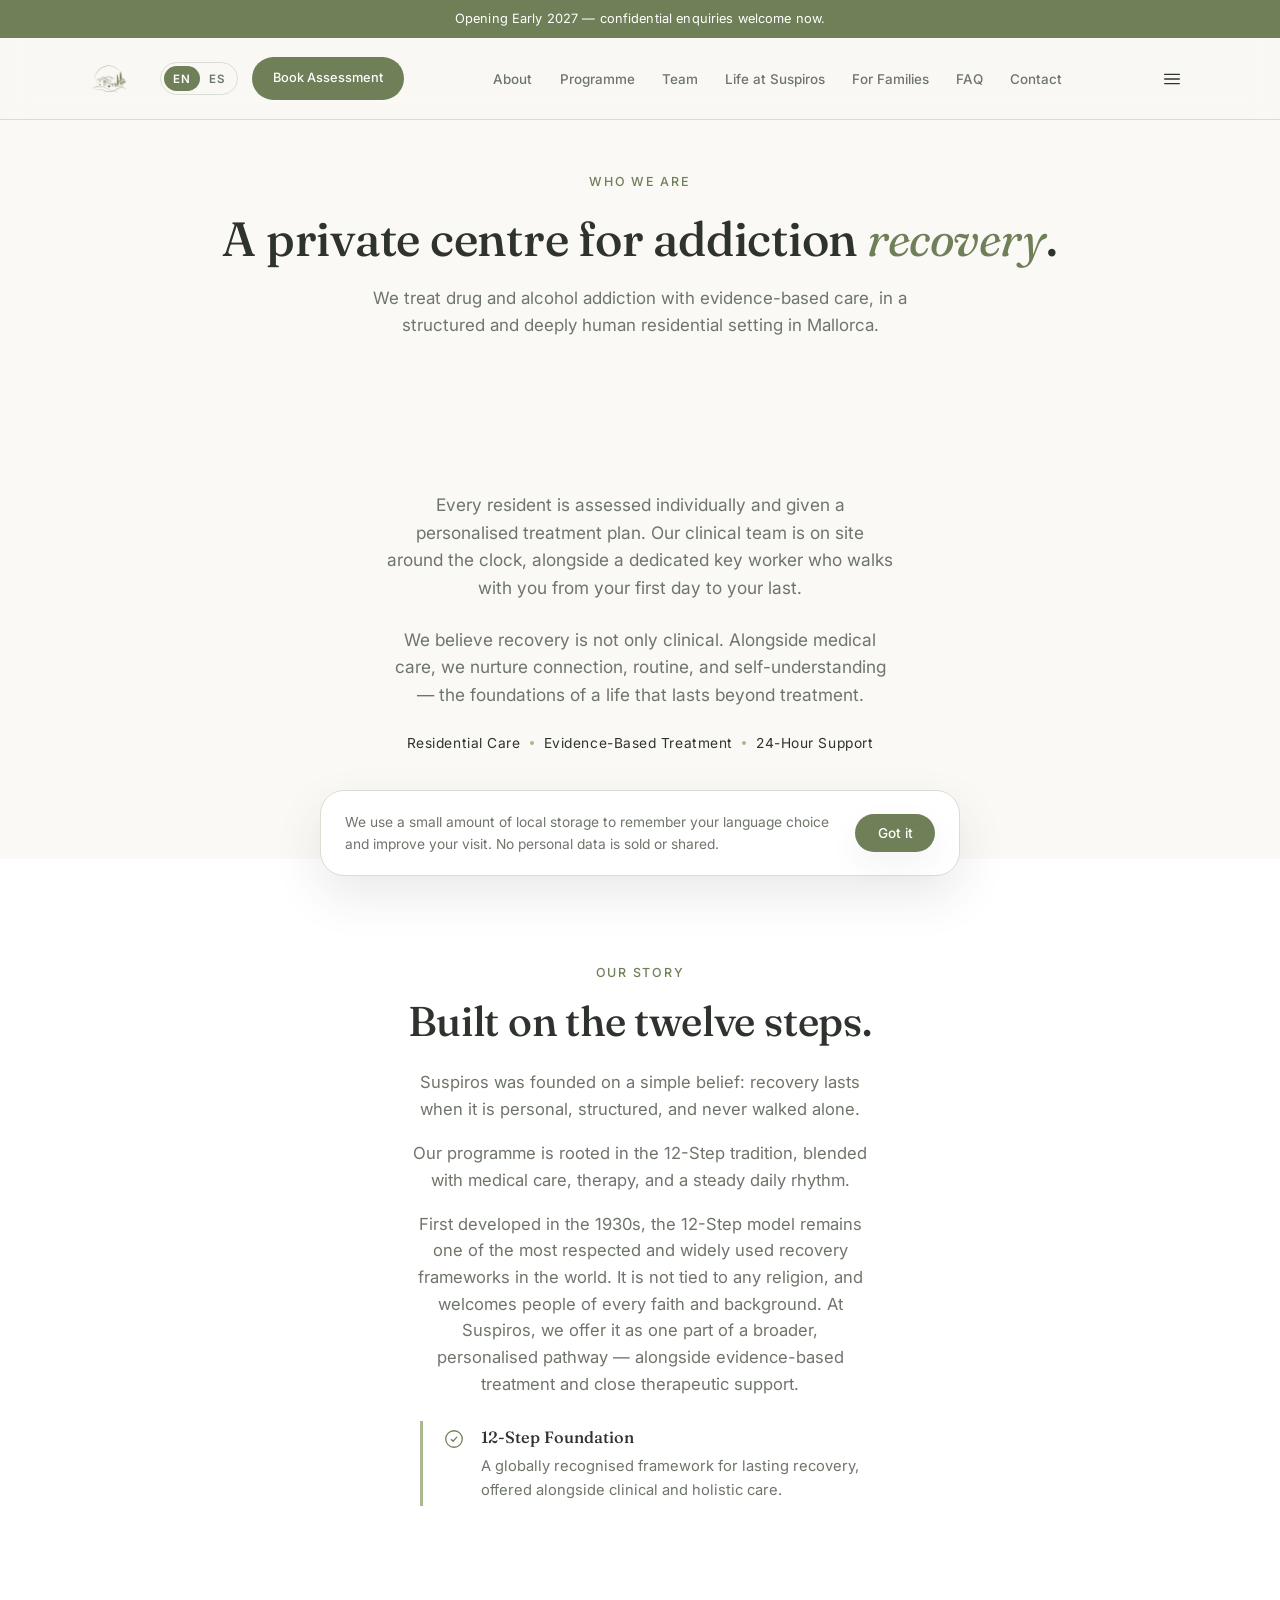
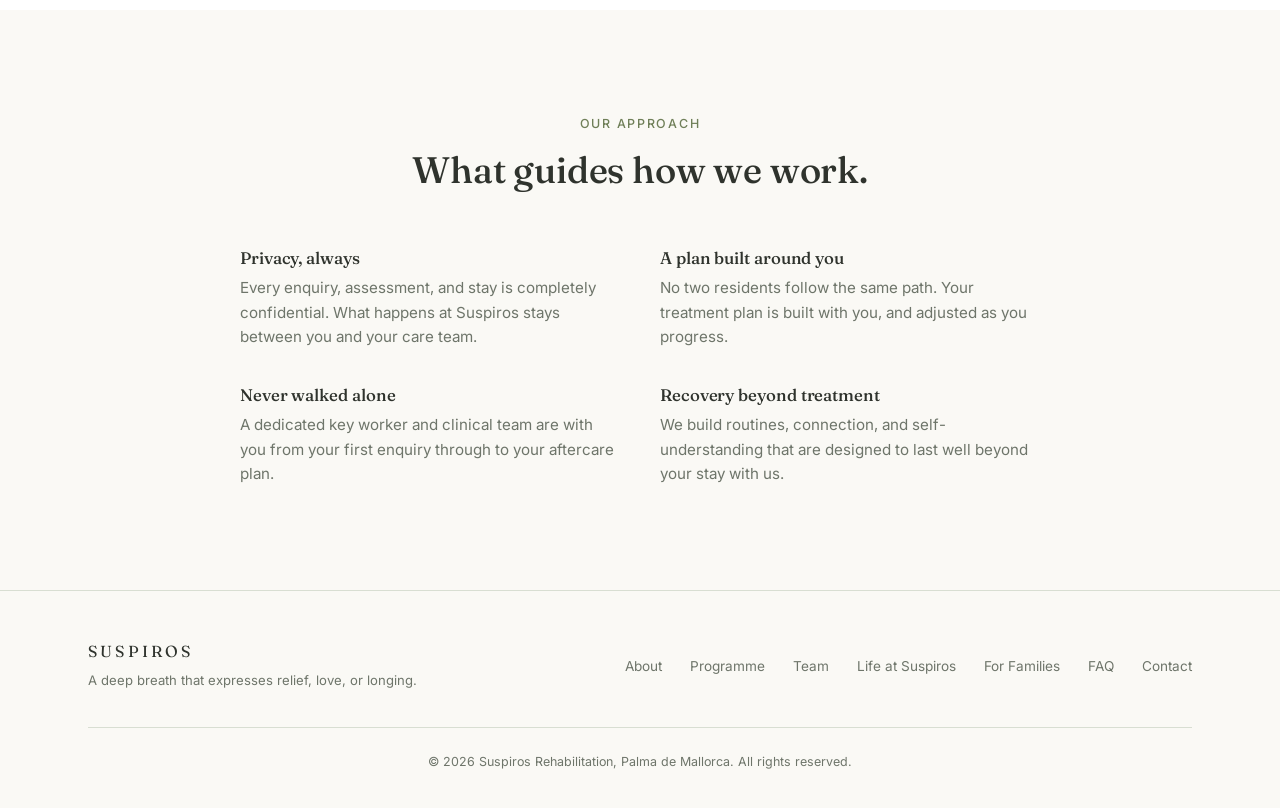
==== about.html @ 00695b9b "Split the site into a real multi-page structure with deeper content Restructures Suspiros from one l" ====
<!DOCTYPE html>
<html lang="en">
<head>
<meta charset="UTF-8">
<meta name="viewport" content="width=device-width, initial-scale=1.0">
<title>Who We Are | Suspiros</title>
<meta name="description" content="Suspiros is a private residential centre for drug and alcohol addiction recovery in Mallorca, built on the 12-Step tradition and evidence-based care.">
<meta name="theme-color" content="#FAF9F5">
<link rel="canonical" href="https://suspirosrehab.com/about.html">
<meta property="og:title" content="Who We Are | Suspiros">
<meta property="og:description" content="Suspiros is a private residential centre for drug and alcohol addiction recovery in Mallorca, built on the 12-Step tradition and evidence-based care.">
<meta property="og:type" content="website">
<meta property="og:url" content="https://suspirosrehab.com/about.html">
<meta property="og:site_name" content="Suspiros">
<meta property="og:image" content="https://suspirosrehab.com/images/og-image.jpg">
<meta property="og:image:width" content="1200">
<meta property="og:image:height" content="630">
<meta property="og:locale" content="en_GB">
<meta name="twitter:card" content="summary_large_image">
<meta name="twitter:title" content="Who We Are | Suspiros">
<meta name="twitter:description" content="Suspiros is a private residential centre for drug and alcohol addiction recovery in Mallorca, built on the 12-Step tradition and evidence-based care.">
<meta name="twitter:image" content="https://suspirosrehab.com/images/og-image.jpg">
<link rel="icon" type="image/png" sizes="32x32" href="images/favicon-32.png">
<link rel="icon" type="image/png" sizes="180x180" href="images/favicon.png">
<link rel="apple-touch-icon" href="images/favicon.png">
<link rel="preconnect" href="https://fonts.googleapis.com">
<link rel="preconnect" href="https://fonts.gstatic.com" crossorigin>
<link href="https://fonts.googleapis.com/css2?family=Fraunces:ital,opsz,wght@0,9..144,400;0,9..144,500;0,9..144,600;1,9..144,400;1,9..144,500&family=Inter:wght@400;500;600&display=swap" rel="stylesheet">
<link rel="stylesheet" href="assets/styles.css">
</head>
<body>

<a href="#main" class="skip-link" data-i18n="aria.skip">Skip to content</a>

<div class="preloader" id="preloader" aria-hidden="true">
  <div class="preloader-mark"><span class="preloader-dot"></span>SUSPIROS</div>
</div>

<header>
  <div class="announcement-bar" data-i18n="announcement.text">Opening Early 2027 — confidential enquiries welcome now.</div>
  <nav aria-label="Primary">
    <div class="nav-start">
      <a href="home.html" class="nav-logo"><img src="images/logo.png" alt="Suspiros" width="68" height="68" loading="eager"></a>
      <div class="nav-actions">
        <div class="lang-toggle" id="langToggle">
          <button type="button" data-lang="en">EN</button>
          <button type="button" data-lang="es">ES</button>
        </div>
        <a href="contact.html" class="nav-cta" data-i18n="nav.book">Book Assessment</a>
      </div>
    </div>
    <ul class="nav-links">
      <li><a href="about.html" data-i18n="nav.about">About</a></li>
      <li><a href="programme.html" data-i18n="nav.program">Programme</a></li>
      <li><a href="team.html" data-i18n="nav.team">Team</a></li>
      <li><a href="life.html" data-i18n="nav.life">Life at Suspiros</a></li>
      <li><a href="family.html" data-i18n="nav.family">For Families</a></li>
      <li><a href="faq.html" data-i18n="nav.faq">FAQ</a></li>
      <li><a href="contact.html" data-i18n="nav.contact">Contact</a></li>
    </ul>
    <button class="nav-toggle" id="navToggle" aria-label="Open menu" data-i18n-aria="aria.menu" aria-expanded="false" aria-controls="mobileMenu">
      <svg class="icon-menu" viewBox="0 0 24 24" fill="none"><line x1="4" y1="7" x2="20" y2="7" stroke="currentColor" stroke-width="1.4" stroke-linecap="round"/><line x1="4" y1="12" x2="20" y2="12" stroke="currentColor" stroke-width="1.4" stroke-linecap="round"/><line x1="4" y1="17" x2="20" y2="17" stroke="currentColor" stroke-width="1.4" stroke-linecap="round"/></svg>
      <svg class="icon-close" viewBox="0 0 24 24" fill="none"><line x1="6" y1="6" x2="18" y2="18" stroke="currentColor" stroke-width="1.4" stroke-linecap="round"/><line x1="18" y1="6" x2="6" y2="18" stroke="currentColor" stroke-width="1.4" stroke-linecap="round"/></svg>
    </button>
  </nav>
</header>

<div class="mobile-menu" id="mobileMenu">
  <svg class="mobile-menu-bg" viewBox="0 0 500 500" fill="none" aria-hidden="true">
    <circle cx="250" cy="250" r="230" stroke="#6F7F58" stroke-width="1.4"/>
    <path d="M20 330C110 270 180 300 250 320C330 344 400 300 480 250" stroke="#6F7F58" stroke-width="1.4"/>
    <path d="M20 390C120 350 200 375 260 390C350 412 420 375 480 345" stroke="#6F7F58" stroke-width="1.4"/>
  </svg>
  <div class="mobile-menu-inner">
    <div class="mobile-menu-links" role="navigation" aria-label="Menu">
      <a href="about.html" data-i18n="nav.about">About</a>
      <a href="programme.html" data-i18n="nav.program">Programme</a>
      <a href="team.html" data-i18n="nav.team">Team</a>
      <a href="life.html" data-i18n="nav.life">Life at Suspiros</a>
      <a href="family.html" data-i18n="nav.family">For Families</a>
      <a href="faq.html" data-i18n="nav.faq">FAQ</a>
      <a href="contact.html" data-i18n="nav.contact">Contact</a>
    </div>
    <div class="mobile-menu-actions">
      <a href="contact.html" class="nav-cta" data-i18n="nav.book">Book Assessment</a>
      <button type="button" class="btn-urgent" id="emergencyOpen" aria-haspopup="dialog" aria-controls="emergencyOverlay">
        <svg viewBox="0 0 24 24" fill="none"><path d="M12 9v4.5M12 16.2v.1M10.3 4.3L2.9 17.2c-.6 1 .1 2.3 1.3 2.3h15.6c1.2 0 1.9-1.3 1.3-2.3L13.7 4.3c-.6-1-2-1-2.6 0z" stroke="currentColor" stroke-width="1.5" stroke-linecap="round" stroke-linejoin="round"/></svg>
        <span data-i18n="nav.emergency">Emergency Help</span>
      </button>
      <div class="lang-toggle" id="langToggleMobile">
        <button type="button" data-lang="en">EN</button>
        <span class="lang-toggle-sep" aria-hidden="true">/</span>
        <button type="button" data-lang="es">ES</button>
      </div>
    </div>
  </div>
</div>

<main id="main">

  <!-- PAGE HERO -->
  <section class="page-hero">
    <div class="container">
      <span class="page-hero-eyebrow" data-i18n="page.about.eyebrow">Who We Are</span>
      <h1 data-i18n="page.about.title" data-i18n-html="true">A private centre for addiction <em>recovery</em>.</h1>
      <p data-i18n="page.about.lead">We treat drug and alcohol addiction with evidence-based care, in a structured and deeply human residential setting in Mallorca.</p>
    </div>
  </section>

  <section>
    <div class="container">
      <div class="about-grid">
        <div class="about-text reveal">
          <p data-i18n="page.about.p2">Every resident is assessed individually and given a personalised treatment plan. Our clinical team is on site around the clock, alongside a dedicated key worker who walks with you from your first day to your last.</p>
          <p data-i18n="page.about.p3">We believe recovery is not only clinical. Alongside medical care, we nurture connection, routine, and self-understanding — the foundations of a life that lasts beyond treatment.</p>
          <div class="about-tags">
            <span data-i18n="page.about.tag1">Residential Care</span><span class="about-tag-dot"></span>
            <span data-i18n="page.about.tag2">Evidence-Based Treatment</span><span class="about-tag-dot"></span>
            <span data-i18n="page.about.tag3">24-Hour Support</span>
          </div>
        </div>
      </div>
    </div>
  </section>

  <!-- OUR STORY -->
  <section class="bg-alt">
    <div class="container">
      <div class="story-grid">
        <div class="story-text reveal">
          <span class="story-eyebrow" data-i18n="page.about.story.eyebrow">Our Story</span>
          <h2 data-i18n="page.about.story.title">Built on the twelve steps.</h2>
          <p data-i18n="page.about.story.p1">Suspiros was founded on a simple belief: recovery lasts when it is personal, structured, and never walked alone.</p>
          <p data-i18n="page.about.story.p2">Our programme is rooted in the 12-Step tradition, blended with medical care, therapy, and a steady daily rhythm.</p>
          <p data-i18n="page.about.story.p3">First developed in the 1930s, the 12-Step model remains one of the most respected and widely used recovery frameworks in the world. It is not tied to any religion, and welcomes people of every faith and background. At Suspiros, we offer it as one part of a broader, personalised pathway — alongside evidence-based treatment and close therapeutic support.</p>
          <div class="story-badge">
            <svg viewBox="0 0 24 24" fill="none"><circle cx="12" cy="12" r="9" stroke="#6F7F58" stroke-width="1.4"/><path d="M9 12.5l2 2 4-4.5" stroke="#6F7F58" stroke-width="1.4" stroke-linecap="round" stroke-linejoin="round"/></svg>
            <div>
              <strong data-i18n="page.about.story.badgeTitle">12-Step Foundation</strong>
              <p data-i18n="page.about.story.badgeText">A globally recognised framework for lasting recovery, offered alongside clinical and holistic care.</p>
            </div>
          </div>
        </div>
      </div>
    </div>
  </section>

  <!-- OUR APPROACH -->
  <section>
    <div class="container">
      <div class="section-head reveal">
        <span class="section-eyebrow" data-i18n="page.about.values.eyebrow">Our Approach</span>
        <h2 data-i18n="page.about.values.title">What guides how we work.</h2>
      </div>
      <div class="values-grid reveal">
        <div class="value-item">
          <h3 data-i18n="page.about.values.v1Title">Privacy, always</h3>
          <p data-i18n="page.about.values.v1Text">Every enquiry, assessment, and stay is completely confidential. What happens at Suspiros stays between you and your care team.</p>
        </div>
        <div class="value-item">
          <h3 data-i18n="page.about.values.v2Title">A plan built around you</h3>
          <p data-i18n="page.about.values.v2Text">No two residents follow the same path. Your treatment plan is built with you, and adjusted as you progress.</p>
        </div>
        <div class="value-item">
          <h3 data-i18n="page.about.values.v3Title">Never walked alone</h3>
          <p data-i18n="page.about.values.v3Text">A dedicated key worker and clinical team are with you from your first enquiry through to your aftercare plan.</p>
        </div>
        <div class="value-item">
          <h3 data-i18n="page.about.values.v4Title">Recovery beyond treatment</h3>
          <p data-i18n="page.about.values.v4Text">We build routines, connection, and self-understanding that are designed to last well beyond your stay with us.</p>
        </div>
      </div>
    </div>
  </section>

</main>

<footer>
  <div class="container">
    <div class="footer-inner">
      <div>
        <div class="footer-mark">SUSPIROS</div>
        <div class="footer-tag" data-i18n="footer.tag">A deep breath that expresses relief, love, or longing.</div>
      </div>
      <ul class="footer-links">
        <li><a href="about.html" data-i18n="nav.about">About</a></li>
        <li><a href="programme.html" data-i18n="nav.program">Programme</a></li>
        <li><a href="team.html" data-i18n="nav.team">Team</a></li>
        <li><a href="life.html" data-i18n="nav.life">Life at Suspiros</a></li>
        <li><a href="family.html" data-i18n="nav.family">For Families</a></li>
        <li><a href="faq.html" data-i18n="nav.faq">FAQ</a></li>
        <li><a href="contact.html" data-i18n="nav.contact">Contact</a></li>
      </ul>
    </div>
    <div class="footer-bottom" data-i18n="footer.copy">© 2026 Suspiros Rehabilitation, Palma de Mallorca. All rights reserved.</div>
  </div>
</footer>

<div class="floating-cta" id="floatingCta">
  <a href="contact.html" data-i18n="nav.book">Book Assessment</a>
</div>

<!-- EMERGENCY MODAL -->
<div class="emergency-overlay" id="emergencyOverlay" role="dialog" aria-modal="true" aria-labelledby="emergencyTitle" aria-hidden="true">
  <div class="emergency-backdrop" id="emergencyBackdrop"></div>
  <div class="emergency-card">
    <button type="button" class="emergency-close" id="emergencyClose" aria-label="Close" data-i18n-aria="aria.close">&times;</button>
    <h3 id="emergencyTitle" data-i18n="emergency.title">Need help right now?</h3>
    <p class="emergency-intro" data-i18n="emergency.intro">These are independent crisis services, available 24/7 — not run by Suspiros.</p>
    <ul class="emergency-list">
      <li><a href="tel:112"><span data-i18n="emergency.spainLabel">Spain — Emergency services</span><strong>112</strong></a></li>
      <li><a href="tel:024"><span data-i18n="emergency.spainCrisisLabel">Spain — Suicide crisis line</span><strong>024</strong></a></li>
      <li><a href="tel:116123"><span data-i18n="emergency.ukLabel">UK &amp; Ireland — Samaritans</span><strong>116 123</strong></a></li>
      <li><a href="tel:+18006624357"><span data-i18n="emergency.usLabel">USA — SAMHSA Helpline</span><strong>1-800-662-4357</strong></a></li>
    </ul>
    <p class="emergency-footnote" data-i18n="emergency.footnote">If you or someone else is in immediate danger, call your local emergency number.</p>
  </div>
</div>

<!-- COOKIE NOTICE -->
<div class="cookie-banner" id="cookieBanner" role="dialog" aria-live="polite" aria-label="Cookie notice">
  <p data-i18n="cookie.text">We use a small amount of local storage to remember your language choice and improve your visit. No personal data is sold or shared.</p>
  <button type="button" class="btn-primary" id="cookieAccept"><span data-i18n="cookie.accept">Got it</span></button>
</div>

<script src="assets/i18n.js"></script>
<script src="assets/main.js"></script>

</body>
</html>
---- assets/styles.css ----
*, *::before, *::after { box-sizing: border-box; margin: 0; padding: 0; }

  :root {
    --primary: #A9B88D;
    --primary-dark: #6F7F58;
    --bg: #FAF9F5;
    --card: #FFFFFF;
    --text: #2F332D;
    --text-secondary: #6E756A;
    --border: #D8DED2;
    --urgent: #B5453A;
    --urgent-dark: #93362D;
    --radius-lg: 24px;
    --radius-md: 16px;
    --radius-sm: 12px;
    --shadow-soft: 0 12px 32px rgba(47, 51, 45, 0.06);
    --shadow-hover: 0 20px 48px rgba(47, 51, 45, 0.10);
    --ease: cubic-bezier(0.22, 1, 0.36, 1);
  }

  html { scroll-behavior: smooth; }

  @media (prefers-reduced-motion: reduce) {
    html { scroll-behavior: auto; }
    *, *::before, *::after {
      animation-duration: 0.001ms !important;
      animation-iteration-count: 1 !important;
      transition-duration: 0.001ms !important;
      scroll-behavior: auto !important;
    }
  }

  body {
    font-family: 'Inter', sans-serif;
    background: var(--bg);
    color: var(--text);
    font-weight: 400;
    line-height: 1.6;
    overflow-x: hidden;
    -webkit-font-smoothing: antialiased;
  }

  h1, h2, h3, h4 {
    font-family: 'Fraunces', serif;
    font-weight: 500;
    line-height: 1.2;
    letter-spacing: -0.005em;
  }

  em {
    font-style: italic;
    font-weight: 400;
    color: var(--primary-dark);
  }

  a { color: inherit; }
  img, svg { display: block; max-width: 100%; }
  button { font-family: inherit; cursor: pointer; }

  :focus-visible { outline: 2px solid var(--primary-dark); outline-offset: 3px; border-radius: 4px; }

  .container {
    max-width: 1160px;
    margin: 0 auto;
    padding: 0 1.75rem;
  }

  .skip-link {
    position: absolute; left: -999px; top: 0; z-index: 1000;
    background: var(--primary-dark); color: #fff;
    padding: 0.8rem 1.4rem; border-radius: 0 0 var(--radius-sm) 0;
    font-size: 0.9rem;
  }
  .skip-link:focus { left: 0; }

  /* PRELOADER */
  .preloader {
    position: fixed; inset: 0; z-index: 500;
    background: var(--bg);
    display: flex; align-items: center; justify-content: center;
    transition: opacity 0.7s var(--ease), visibility 0.7s var(--ease);
  }
  .preloader.is-hidden { opacity: 0; visibility: hidden; pointer-events: none; }
  .preloader-mark {
    font-family: 'Fraunces', serif;
    font-size: 1rem;
    letter-spacing: 0.32em;
    color: var(--primary-dark);
    display: flex; align-items: center; gap: 0.7rem;
  }
  .preloader-dot {
    width: 8px; height: 8px; border-radius: 50%;
    background: var(--primary);
    animation: breathe 1.6s ease-in-out infinite;
  }
  @keyframes breathe {
    0%, 100% { transform: scale(0.7); opacity: 0.5; }
    50% { transform: scale(1); opacity: 1; }
  }

  /* ANNOUNCEMENT BAR */
  .announcement-bar {
    background: var(--primary-dark);
    color: #fff;
    text-align: center;
    font-size: 0.8rem;
    letter-spacing: 0.01em;
    padding: 0.55rem 1.25rem;
  }

  /* NAV */
  header {
    position: fixed; top: 0; left: 0; right: 0; z-index: 200;
    background: rgba(250, 249, 245, 0.86);
    backdrop-filter: blur(14px); -webkit-backdrop-filter: blur(14px);
    border-bottom: 1px solid var(--border);
  }
  nav {
    display: flex; align-items: center; justify-content: space-between;
    gap: 1rem;
    padding: 1.1rem 1.75rem;
    max-width: 1160px; margin: 0 auto;
  }
  .nav-links {
    display: flex; align-items: center; gap: 1.7rem;
    list-style: none;
  }
  .nav-links a {
    text-decoration: none; color: var(--text-secondary);
    font-size: 0.84rem; font-weight: 500;
    transition: color 0.25s var(--ease);
    position: relative; white-space: nowrap;
  }
  .nav-links a::after {
    content: ''; position: absolute; left: 0; right: 0; bottom: -4px;
    height: 1px; background: var(--primary-dark);
    transform: scaleX(0); transform-origin: right;
    transition: transform 0.3s var(--ease);
  }
  .nav-links a:hover { color: var(--text); }
  .nav-links a:hover::after { transform: scaleX(1); transform-origin: left; }

  .nav-start { display: flex; align-items: center; gap: 1.6rem; }

  .nav-logo {
    display: inline-flex; align-items: center;
    text-decoration: none; color: var(--text);
    flex-shrink: 0;
  }
  .nav-logo img { width: 46px; height: 46px; object-fit: contain; flex-shrink: 0; }

  .nav-actions { display: flex; align-items: center; gap: 0.9rem; }

  .lang-toggle {
    display: flex; align-items: center; border: 1px solid var(--border);
    border-radius: 999px; padding: 3px; flex-shrink: 0;
  }
  .lang-toggle button {
    border: none; background: none; padding: 0.35rem 0.6rem;
    font-size: 0.72rem; font-weight: 600; letter-spacing: 0.04em;
    color: var(--text-secondary); border-radius: 999px;
    transition: background 0.25s var(--ease), color 0.25s var(--ease);
  }
  .lang-toggle button.is-active { background: var(--primary-dark); color: #fff; }

  .nav-cta {
    display: inline-flex; align-items: center;
    background: var(--primary-dark); color: #fff;
    border: none; border-radius: 999px;
    padding: 0.7rem 1.3rem; font-size: 0.8rem; font-weight: 500;
    text-decoration: none; white-space: nowrap;
    transition: transform 0.3s var(--ease), box-shadow 0.3s var(--ease), background 0.3s var(--ease);
  }
  .nav-cta:hover { background: var(--text); box-shadow: var(--shadow-soft); transform: translateY(-2px); }

  .btn-urgent {
    display: inline-flex; align-items: center; gap: 0.4rem;
    background: none; border: none; color: var(--urgent-dark);
    padding: 0; font-family: 'Fraunces', serif;
    font-size: 1rem; font-weight: 500; white-space: nowrap;
    transition: opacity 0.25s var(--ease);
  }
  .btn-urgent:hover { opacity: 0.7; }
  .btn-urgent svg { width: 16px; height: 16px; flex-shrink: 0; }

  .nav-toggle {
    display: flex; align-items: center; justify-content: center;
    background: none; border: none; width: 40px; height: 40px;
    position: relative; color: var(--text); flex-shrink: 0;
  }
  .nav-toggle svg {
    width: 22px; height: 22px; position: absolute; top: 50%; left: 50%;
    transform: translate(-50%, -50%);
    transition: opacity 0.3s var(--ease), transform 0.3s var(--ease);
  }
  .nav-toggle .icon-close { opacity: 0; transform: translate(-50%, -50%) rotate(-40deg); }
  .nav-toggle.is-open .icon-menu { opacity: 0; transform: translate(-50%, -50%) rotate(40deg); }
  .nav-toggle.is-open .icon-close { opacity: 1; transform: translate(-50%, -50%) rotate(0); }

  /* MOBILE MENU */
  .mobile-menu {
    position: fixed; inset: 0; z-index: 260;
    background: var(--bg);
    overflow-y: auto;
    opacity: 0; visibility: hidden; transform: translateY(-12px);
    transition: opacity 0.4s var(--ease), transform 0.4s var(--ease), visibility 0.4s var(--ease);
  }
  .mobile-menu.is-open { opacity: 1; visibility: visible; transform: translateY(0); }
  .mobile-menu-bg {
    position: absolute; right: -12%; bottom: -8%; width: 70%; max-width: 420px;
    opacity: 0.07; pointer-events: none;
  }
  .mobile-menu-inner {
    position: relative; z-index: 1; min-height: 100%;
    display: flex; flex-direction: column; justify-content: center;
    max-width: 420px; margin: 0 auto; padding: 6.5rem 2rem 3rem;
  }
  .mobile-menu-links { display: flex; flex-direction: column; }
  .mobile-menu-links a {
    font-family: 'Fraunces', serif;
    font-size: 1.15rem; text-decoration: none; color: var(--text);
    padding: 0.95rem 0; border-bottom: 1px solid var(--border);
  }
  .mobile-menu-actions {
    display: flex; align-items: center; justify-content: flex-start;
    flex-wrap: wrap; gap: 1.5rem; margin-top: 2rem;
  }
  .mobile-menu-actions .nav-cta {
    background: none; color: var(--primary-dark); padding: 0;
    font-family: 'Fraunces', serif; font-size: 1.02rem; font-weight: 500;
    box-shadow: none;
  }
  .mobile-menu-actions .nav-cta:hover { background: none; box-shadow: none; transform: none; opacity: 0.7; }
  .mobile-menu .lang-toggle { border: none; padding: 0; gap: 0.35rem; }
  .mobile-menu .lang-toggle button { padding: 0.2rem 0.3rem; font-size: 0.85rem; color: var(--text-secondary); background: none; }
  .mobile-menu .lang-toggle button.is-active {
    background: none; color: var(--primary-dark);
    text-decoration: underline; text-underline-offset: 3px;
  }
  .lang-toggle-sep { color: var(--border); font-size: 0.85rem; }

  /* HERO */
  .hero {
    position: relative;
    min-height: 100svh;
    display: flex; align-items: center;
    padding: 8rem 1.75rem 5rem;
    overflow: hidden;
  }
  .hero-grid {
    max-width: 1160px; margin: 0 auto;
    display: grid; grid-template-columns: 1fr 1fr; gap: 3rem;
    align-items: center; width: 100%;
  }
  .hero-eyebrow {
    display: inline-flex; align-items: center; gap: 0.6rem;
    font-size: 0.78rem; letter-spacing: 0.14em; text-transform: uppercase;
    color: var(--text-secondary); margin-bottom: 1.5rem;
  }
  .hero-eyebrow-dot { width: 6px; height: 6px; border-radius: 50%; background: var(--primary); }
  .hero h1 {
    font-size: clamp(2.4rem, 5vw, 3.6rem);
    color: var(--text); margin-bottom: 1.25rem;
  }
  .hero p {
    font-size: 1.12rem; font-weight: 500; color: var(--text);
    max-width: 34ch; margin-bottom: 2.25rem;
  }
  .btn-primary {
    display: inline-flex; align-items: center; gap: 0.6rem;
    background: var(--primary-dark); color: #fff;
    border: none; border-radius: 999px;
    padding: 1rem 1.9rem; font-size: 0.95rem; font-weight: 500;
    text-decoration: none;
    box-shadow: var(--shadow-soft);
    transition: transform 0.35s var(--ease), box-shadow 0.35s var(--ease), background 0.35s var(--ease);
  }
  .btn-primary:hover { transform: translateY(-3px); box-shadow: var(--shadow-hover); background: var(--text); }
  .btn-primary svg { transition: transform 0.35s var(--ease); }
  .btn-primary:hover svg { transform: translateX(3px); }

  .hero-visual {
    position: relative; width: 100%; aspect-ratio: 1107 / 753;
    border-radius: var(--radius-lg); overflow: hidden;
    box-shadow: var(--shadow-hover);
  }
  .hero-visual img {
    position: absolute; inset: -2%; width: 104%; height: 104%;
    object-fit: cover;
  }
  .parallax-layer { transition: transform 0.2s var(--ease); will-change: transform; }

  /* SECTION SCAFFOLDING */
  section { padding: 6.5rem 0; }
  .section-head { max-width: 640px; margin: 0 auto 3.5rem; text-align: center; }
  .section-eyebrow {
    display: block; font-size: 0.78rem; letter-spacing: 0.14em; text-transform: uppercase;
    color: var(--primary-dark); font-weight: 500; margin-bottom: 0.9rem;
  }
  .section-head h2 { font-size: clamp(1.7rem, 3.4vw, 2.3rem); margin-bottom: 0.9rem; }
  .section-head p { color: var(--text-secondary); font-size: 1.02rem; }

  .reveal { opacity: 0; transform: translateY(22px); transition: opacity 0.7s var(--ease), transform 0.7s var(--ease); }
  .reveal.is-visible { opacity: 1; transform: translateY(0); }

  /* WHO WE ARE */
  .about-grid {
    max-width: 640px; margin: 0 auto; text-align: center;
  }
  .about-text h2 {
    font-size: clamp(2rem, 4vw, 2.9rem); margin-bottom: 1.2rem;
  }
  .about-text p { color: var(--text-secondary); font-size: 1.08rem; max-width: 46ch; margin: 0 auto 1.5rem; }
  .about-tags {
    display: flex; flex-wrap: wrap; align-items: center; justify-content: center; gap: 0.6rem;
    font-size: 0.86rem; letter-spacing: 0.04em; color: var(--text);
  }
  .about-tag-dot { width: 4px; height: 4px; border-radius: 50%; background: var(--primary); flex-shrink: 0; }

  /* OUR STORY */
  .story-section, .family-section { background: var(--card); }
  .story-grid {
    max-width: 640px; margin: 0 auto; text-align: center;
  }
  .story-eyebrow {
    display: block; font-size: 0.78rem; letter-spacing: 0.14em; text-transform: uppercase;
    color: var(--primary-dark); font-weight: 500; margin-bottom: 0.9rem;
  }
  .story-text h2 { font-size: clamp(1.8rem, 3.6vw, 2.6rem); margin-bottom: 1.4rem; }
  .story-text p { color: var(--text-secondary); font-size: 1.04rem; max-width: 46ch; margin: 0 auto 1.1rem; }

  .story-badge {
    display: flex; gap: 1rem; align-items: flex-start; text-align: left;
    border-left: 3px solid var(--primary); padding: 0.2rem 0 0.2rem 1.25rem;
    margin: 1.5rem auto 0; max-width: 44ch;
  }
  .story-badge svg { width: 22px; height: 22px; flex-shrink: 0; margin-top: 0.2rem; }
  .story-badge strong { display: block; font-family: 'Fraunces', serif; font-weight: 500; font-size: 1.02rem; margin-bottom: 0.3rem; }
  .story-badge p { color: var(--text-secondary); font-size: 0.92rem; margin: 0; }

  /* TREATMENT PROGRAM */
  .program-alt { background: var(--card); }
  .program-list { max-width: 760px; margin: 0 auto; }
  .program-item {
    padding: 1.85rem 0; border-bottom: 1px solid var(--border);
    display: grid; grid-template-columns: 8rem 1fr; gap: 1.5rem;
  }
  .program-item:first-child { padding-top: 0; }
  .program-item:last-child { border-bottom: none; }
  .program-num {
    font-size: 0.78rem; letter-spacing: 0.14em; text-transform: uppercase;
    color: var(--primary-dark); font-weight: 500;
  }
  .program-item h3 { font-size: 1.12rem; margin-bottom: 0.5rem; }
  .program-item p { color: var(--text-secondary); font-size: 0.96rem; max-width: 56ch; }

  /* LIFE AT SUSPIROS */
  .life-grid {
    display: grid;
    grid-template-columns: repeat(6, 1fr);
    grid-auto-rows: 160px;
    gap: 1rem;
  }
  .life-tile {
    border-radius: var(--radius-lg);
    background: var(--card);
    border: 1px solid var(--border);
    position: relative; overflow: hidden;
    display: flex; align-items: center; justify-content: center;
    transition: transform 0.5s var(--ease), box-shadow 0.5s var(--ease);
  }
  .life-tile:hover { transform: translateY(-4px) scale(1.015); box-shadow: var(--shadow-hover); }
  .life-tile svg { width: 46%; height: 46%; }
  .life-tile.tone-a { background: rgba(169, 184, 141, 0.16); }
  .life-tile.tone-b { background: var(--card); }
  .life-caption {
    position: absolute; left: 1rem; bottom: 0.85rem;
    font-size: 0.72rem; letter-spacing: 0.1em; text-transform: uppercase;
    color: var(--text-secondary);
  }
  .life-tile--wide { grid-column: span 2; }
  .life-tile--tall { grid-row: span 2; }

  /* FAQ */
  .faq-list { max-width: 760px; margin: 0 auto; }
  .faq-item {
    border-bottom: 1px solid var(--border);
  }
  .faq-question {
    width: 100%; display: flex; align-items: center; justify-content: space-between;
    gap: 1rem; background: none; border: none;
    padding: 1.5rem 0.25rem; text-align: left;
    font-family: 'Fraunces', serif; font-size: 1.08rem; color: var(--text);
  }
  .faq-plus {
    flex-shrink: 0; width: 26px; height: 26px; position: relative;
  }
  .faq-plus::before, .faq-plus::after {
    content: ''; position: absolute; top: 50%; left: 50%;
    background: var(--primary-dark);
    transform: translate(-50%, -50%);
    transition: transform 0.35s var(--ease);
  }
  .faq-plus::before { width: 14px; height: 1.5px; }
  .faq-plus::after { width: 1.5px; height: 14px; }
  .faq-item.is-open .faq-plus::after { transform: translate(-50%, -50%) rotate(90deg); opacity: 0; }
  .faq-answer {
    max-height: 0; overflow: hidden;
    transition: max-height 0.4s var(--ease);
  }
  .faq-answer p { color: var(--text-secondary); padding: 0 0.25rem 1.5rem; font-size: 0.95rem; max-width: 60ch; }

  /* CONTACT */
  .contact-alt { background: var(--card); }
  .contact-grid {
    display: grid; grid-template-columns: 0.85fr 1.15fr; gap: 3.5rem;
    align-items: start;
  }
  .contact-info-item {
    display: flex; gap: 1rem; align-items: flex-start;
    padding: 1.4rem 0; border-bottom: 1px solid var(--border);
  }
  .contact-info-item:first-child { padding-top: 0; }
  .contact-icon {
    width: 40px; height: 40px; border-radius: 50%;
    background: rgba(169, 184, 141, 0.18);
    display: flex; align-items: center; justify-content: center; flex-shrink: 0;
  }
  .contact-icon svg { width: 18px; height: 18px; }
  .contact-info-item h4 { font-size: 0.9rem; color: var(--text-secondary); font-weight: 500; margin-bottom: 0.25rem; }
  .contact-info-item p, .contact-info-item a { font-size: 1rem; text-decoration: none; }

  .form-row { display: grid; grid-template-columns: 1fr 1fr; gap: 1rem; }
  .field { margin-bottom: 1.1rem; }
  .field label {
    display: block; font-size: 0.82rem; color: var(--text-secondary); margin-bottom: 0.5rem;
  }
  .field input, .field textarea {
    width: 100%; border: 1px solid var(--border); border-radius: var(--radius-sm);
    padding: 0.85rem 1rem; font-family: inherit; font-size: 0.95rem; color: var(--text);
    background: var(--bg);
    transition: border-color 0.3s var(--ease), box-shadow 0.3s var(--ease);
  }
  .field input:focus, .field textarea:focus {
    outline: none; border-color: var(--primary-dark);
    box-shadow: 0 0 0 3px rgba(111, 127, 88, 0.15);
  }
  .field textarea { resize: vertical; min-height: 110px; }
  .form-note { font-size: 0.8rem; color: var(--text-secondary); margin-top: 0.75rem; }
  .hp-field { position: absolute; left: -9999px; }
  .form-error {
    display: none; font-size: 0.85rem; color: var(--urgent-dark);
    margin-top: 0.9rem;
  }
  .form-error.is-visible { display: block; }
  .form-success {
    display: none; text-align: center; padding: 2.5rem 1rem;
    background: rgba(169, 184, 141, 0.14); border-radius: var(--radius-lg);
  }
  .form-success.is-visible { display: block; }
  .form-success h3 { margin-bottom: 0.5rem; }
  .form-success p { color: var(--text-secondary); }

  /* FOOTER */
  footer {
    border-top: 1px solid var(--border);
    padding: 3rem 0 2.25rem;
  }
  .footer-inner {
    display: flex; align-items: center; justify-content: space-between;
    flex-wrap: wrap; gap: 1.5rem;
  }
  .footer-mark { font-family: 'Fraunces', serif; letter-spacing: 0.2em; font-size: 1rem; }
  .footer-tag { color: var(--text-secondary); font-size: 0.82rem; margin-top: 0.35rem; }
  .footer-links { display: flex; flex-wrap: wrap; gap: 0.6rem 1.75rem; list-style: none; }
  .footer-links a { text-decoration: none; color: var(--text-secondary); font-size: 0.85rem; transition: color 0.25s var(--ease); }
  .footer-links a:hover { color: var(--text); }
  .footer-bottom {
    margin-top: 2.25rem; padding-top: 1.5rem; border-top: 1px solid var(--border);
    color: var(--text-secondary); font-size: 0.78rem; text-align: center;
  }

  /* FLOATING CTA */
  .floating-cta {
    position: fixed; bottom: 1.75rem; right: 1.75rem; z-index: 150;
    opacity: 0; visibility: hidden; transform: translateY(16px);
    transition: opacity 0.4s var(--ease), transform 0.4s var(--ease), visibility 0.4s var(--ease);
  }
  .floating-cta.is-visible { opacity: 1; visibility: visible; transform: translateY(0); }
  .floating-cta a {
    display: inline-flex; align-items: center; gap: 0.55rem;
    background: var(--text); color: #fff; text-decoration: none;
    border-radius: 999px; padding: 0.9rem 1.5rem; font-size: 0.85rem; font-weight: 500;
    box-shadow: var(--shadow-hover);
    transition: transform 0.3s var(--ease), background 0.3s var(--ease);
  }
  .floating-cta a:hover { background: var(--primary-dark); transform: translateY(-2px); }

  /* COOKIE NOTICE */
  .cookie-banner {
    position: fixed; left: 1.5rem; right: 1.5rem; bottom: 1.5rem; z-index: 250;
    max-width: 640px; margin: 0 auto;
    background: var(--card); border: 1px solid var(--border); border-radius: var(--radius-lg);
    box-shadow: var(--shadow-hover);
    padding: 1.25rem 1.5rem;
    display: flex; flex-wrap: wrap; align-items: center; gap: 1rem 1.5rem;
    opacity: 0; visibility: hidden; transform: translateY(16px);
    transition: opacity 0.4s var(--ease), transform 0.4s var(--ease), visibility 0.4s var(--ease);
  }
  .cookie-banner.is-visible { opacity: 1; visibility: visible; transform: translateY(0); }
  .cookie-banner p { flex: 1 1 320px; font-size: 0.86rem; color: var(--text-secondary); margin: 0; }
  .cookie-banner .btn-primary { padding: 0.7rem 1.4rem; font-size: 0.85rem; flex-shrink: 0; }

  /* EMERGENCY MODAL */
  .emergency-overlay {
    position: fixed; inset: 0; z-index: 400;
    display: flex; align-items: center; justify-content: center;
    padding: 1.5rem;
    opacity: 0; visibility: hidden;
    transition: opacity 0.35s var(--ease), visibility 0.35s var(--ease);
  }
  .emergency-overlay.is-open { opacity: 1; visibility: visible; }
  .emergency-backdrop {
    position: absolute; inset: 0; background: rgba(47, 51, 45, 0.55);
    backdrop-filter: blur(3px);
  }
  .emergency-card {
    position: relative; background: var(--card);
    border-radius: var(--radius-lg); max-width: 460px; width: 100%;
    padding: 2.25rem 2rem 2rem;
    box-shadow: var(--shadow-hover);
    transform: translateY(16px) scale(0.98); opacity: 0;
    transition: transform 0.4s var(--ease), opacity 0.4s var(--ease);
  }
  .emergency-overlay.is-open .emergency-card { transform: translateY(0) scale(1); opacity: 1; }
  .emergency-card h3 { font-size: 1.3rem; margin-bottom: 0.6rem; padding-right: 1.5rem; }
  .emergency-intro { color: var(--text-secondary); font-size: 0.92rem; margin-bottom: 1.5rem; }
  .emergency-close {
    position: absolute; top: 1.4rem; right: 1.4rem;
    width: 30px; height: 30px; border: none; background: none;
    color: var(--text-secondary); font-size: 1.4rem; line-height: 1;
    display: flex; align-items: center; justify-content: center; border-radius: 50%;
    transition: background 0.25s var(--ease), color 0.25s var(--ease);
  }
  .emergency-close:hover { background: var(--bg); color: var(--text); }
  .emergency-list { list-style: none; display: flex; flex-direction: column; gap: 0.6rem; }
  .emergency-list a {
    display: flex; align-items: center; justify-content: space-between; gap: 1rem;
    text-decoration: none; padding: 0.85rem 1rem;
    background: var(--bg); border: 1px solid var(--border); border-radius: var(--radius-sm);
    transition: border-color 0.25s var(--ease), background 0.25s var(--ease);
  }
  .emergency-list a:hover { border-color: var(--urgent); background: rgba(181, 69, 58, 0.06); }
  .emergency-list a span { font-size: 0.86rem; color: var(--text); }
  .emergency-list a strong { font-family: 'Fraunces', serif; font-size: 1rem; color: var(--urgent-dark); white-space: nowrap; }
  .emergency-footnote { font-size: 0.78rem; color: var(--text-secondary); margin-top: 1.5rem; }

  /* RESPONSIVE */
  @media (max-width: 1080px) {
    .nav-links { gap: 1.1rem; }
    .nav-links a { font-size: 0.8rem; }
  }

  @media (max-width: 940px) {
    .nav-links { display: none; }
  }

  @media (max-width: 860px) {
    .hero-grid { grid-template-columns: 1fr; gap: 2.5rem; text-align: center; }
    .hero p { margin-left: auto; margin-right: auto; }
    .hero-visual { order: -1; max-width: 320px; margin: 0 auto; }
    .program-item { grid-template-columns: 1fr; gap: 0.4rem; }
    .life-grid { grid-template-columns: repeat(2, 1fr); grid-auto-rows: 140px; }
    .life-tile--wide { grid-column: span 2; }
    .contact-grid { grid-template-columns: 1fr; }
    .form-row { grid-template-columns: 1fr; }
    .footer-inner { flex-direction: column; align-items: flex-start; }
    section { padding: 4.5rem 0; }
    .floating-cta { right: 1rem; bottom: 1rem; left: 1rem; }
    .floating-cta a { justify-content: center; width: 100%; }
    .emergency-card { padding: 1.9rem 1.5rem 1.6rem; }
    .cookie-banner { left: 1rem; right: 1rem; bottom: 1rem; flex-direction: column; align-items: stretch; text-align: center; }
    .cookie-banner p { flex: none; }
    .cookie-banner .btn-primary { width: 100%; justify-content: center; }
    body.cookie-open .floating-cta { bottom: 6.5rem; }
  }

  @media (max-width: 520px) {
    nav { padding: 1rem; gap: 0.5rem; }
    .nav-start { gap: 0.6rem; }
    .nav-logo img { width: 44px; height: 44px; }
    .lang-toggle button { padding: 0.22rem 0.36rem; font-size: 0.62rem; }
    .nav-cta { padding: 0.5rem 0.8rem; font-size: 0.7rem; }
    .nav-toggle { width: 34px; height: 34px; }
    .nav-toggle svg { width: 19px; height: 19px; }
  }

  @media (max-width: 420px) {
    .btn-urgent { padding: 0.6rem 0.85rem; font-size: 0.74rem; }
  }

  /* PAGE HERO (subpages) */
  .page-hero { padding: 10.5rem 1.75rem 3rem; text-align: center; }
  .page-hero-eyebrow {
    display: inline-flex; align-items: center; gap: 0.6rem;
    font-size: 0.78rem; letter-spacing: 0.14em; text-transform: uppercase;
    color: var(--primary-dark); font-weight: 500; margin-bottom: 1.1rem;
  }
  .page-hero h1 { font-size: clamp(2rem, 4.2vw, 3rem); margin-bottom: 1.1rem; }
  .page-hero p { color: var(--text-secondary); font-size: 1.06rem; max-width: 54ch; margin: 0 auto; }
  @media (max-width: 860px) {
    .page-hero { padding: 9rem 1.5rem 2.5rem; }
  }

  /* HOME TEASERS */
  .bg-alt { background: var(--card); }
  .teaser { max-width: 640px; margin: 0 auto; text-align: center; }
  .teaser h2 { font-size: clamp(1.8rem, 3.6vw, 2.6rem); margin-bottom: 1.1rem; }
  .teaser p { color: var(--text-secondary); font-size: 1.04rem; max-width: 52ch; margin: 0 auto 1.5rem; }
  .teaser-link {
    display: inline-flex; align-items: center; gap: 0.5rem;
    color: var(--primary-dark); font-weight: 500; text-decoration: none;
    border-bottom: 1px solid var(--primary); padding-bottom: 2px;
    transition: gap 0.3s var(--ease);
  }
  .teaser-link:hover { gap: 0.8rem; }
  .home-cta { background: var(--primary-dark); color: #fff; text-align: center; }
  .home-cta h2 { color: #fff; font-size: clamp(1.8rem, 3.6vw, 2.6rem); margin-bottom: 1rem; }
  .home-cta p { color: rgba(255, 255, 255, 0.82); font-size: 1.04rem; max-width: 46ch; margin: 0 auto 1.75rem; }
  .home-cta .btn-primary { background: #fff; color: var(--primary-dark); }
  .home-cta .btn-primary svg path { stroke: var(--primary-dark); }
  .home-cta .btn-primary:hover { background: var(--bg); }

  /* VALUES GRID (About page) */
  .values-grid {
    display: grid; grid-template-columns: repeat(2, 1fr); gap: 2.25rem 2.5rem;
    max-width: 800px; margin: 0 auto; text-align: left;
  }
  .value-item h3 { font-size: 1.05rem; margin-bottom: 0.5rem; }
  .value-item p { color: var(--text-secondary); font-size: 0.95rem; max-width: 40ch; }
  @media (max-width: 640px) {
    .values-grid { grid-template-columns: 1fr; }
  }

  /* TEAM NOTE */
  .team-note {
    max-width: 640px; margin: 2.5rem auto 0; text-align: center;
    color: var(--text-secondary); font-size: 0.92rem; font-style: italic;
  }
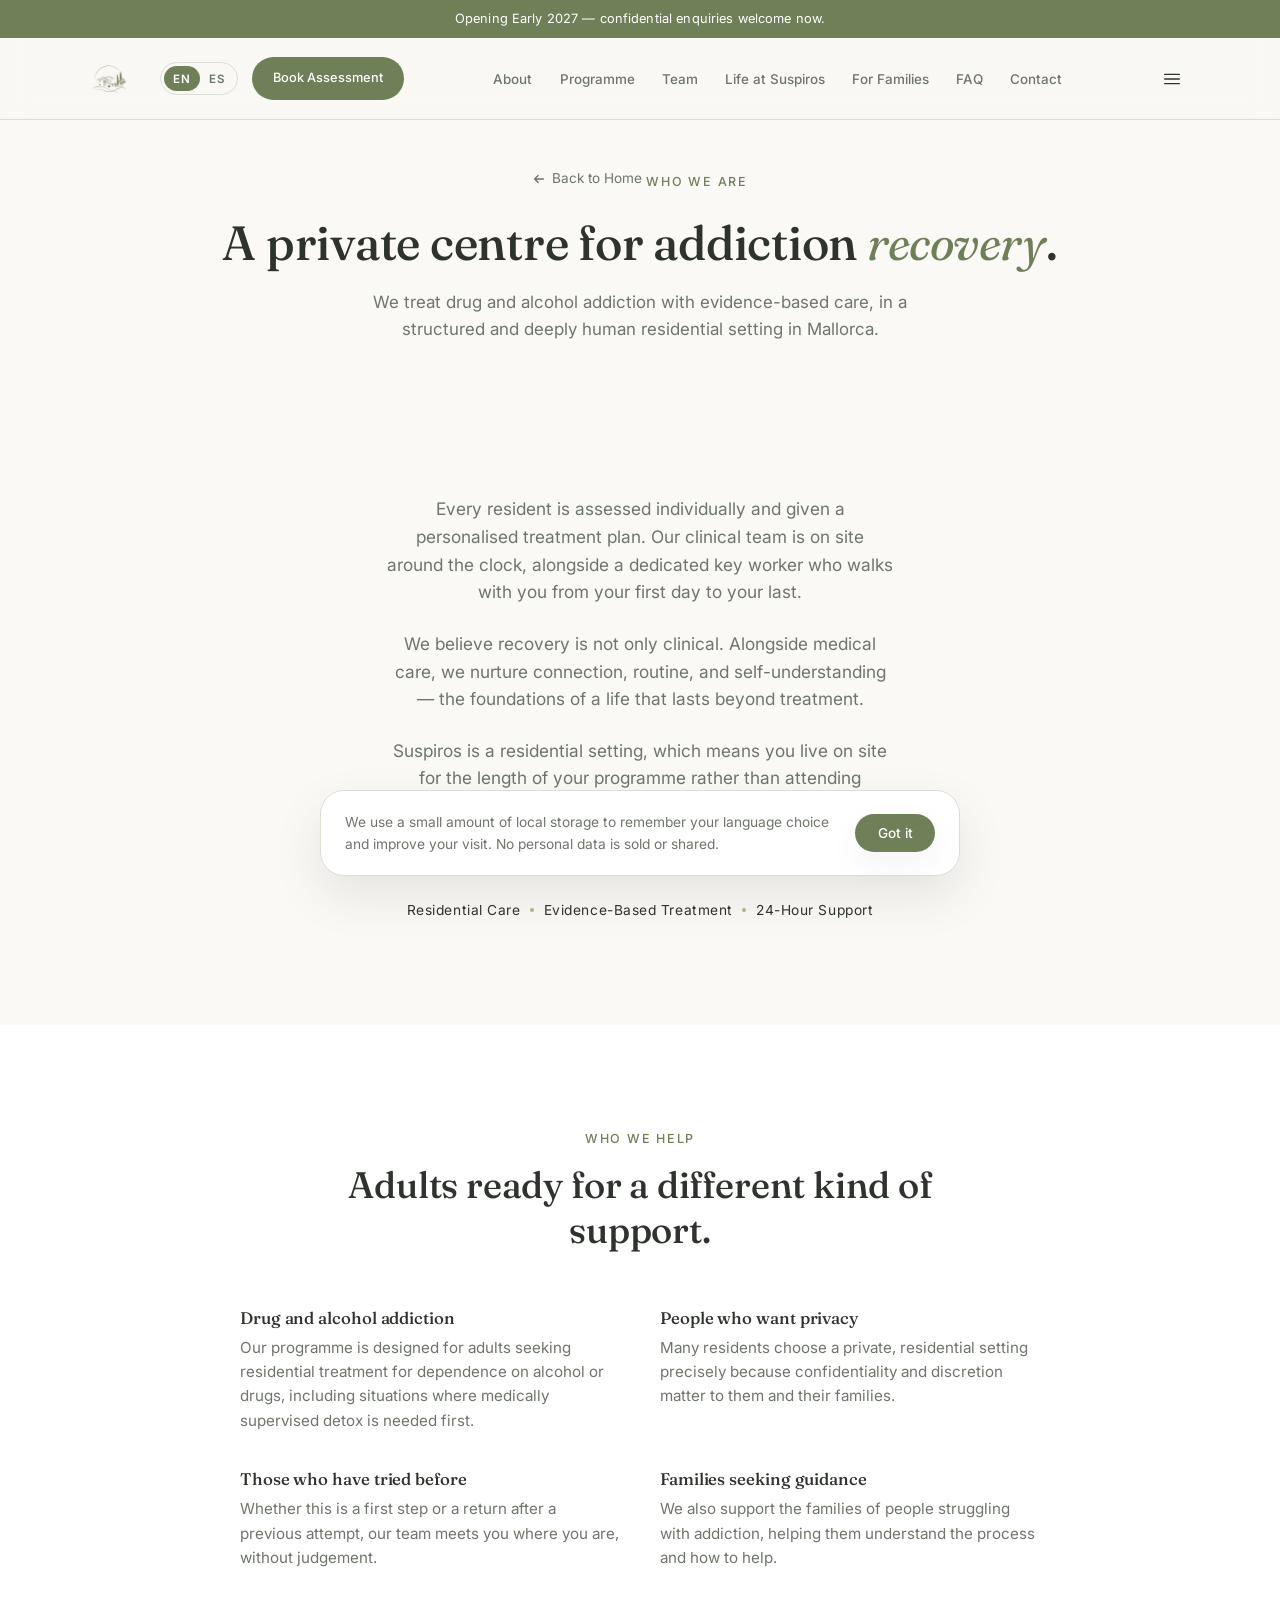
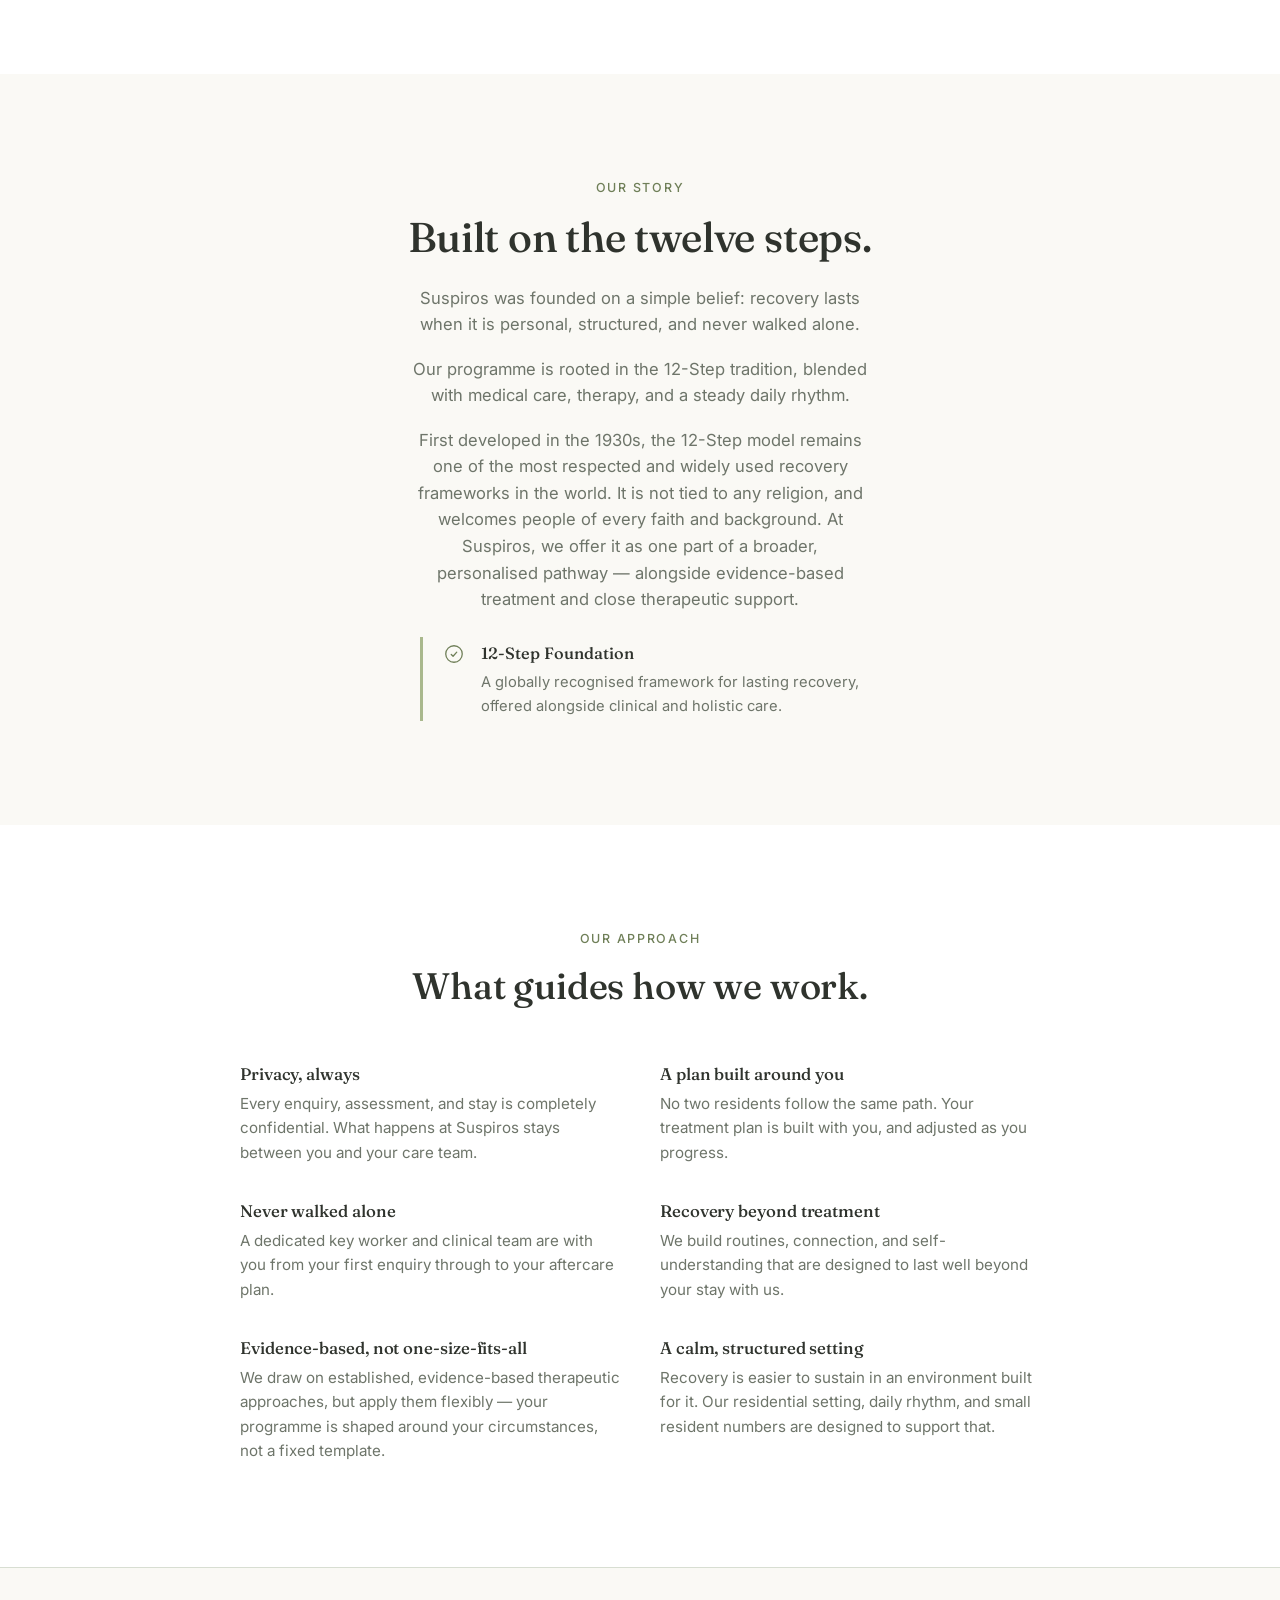
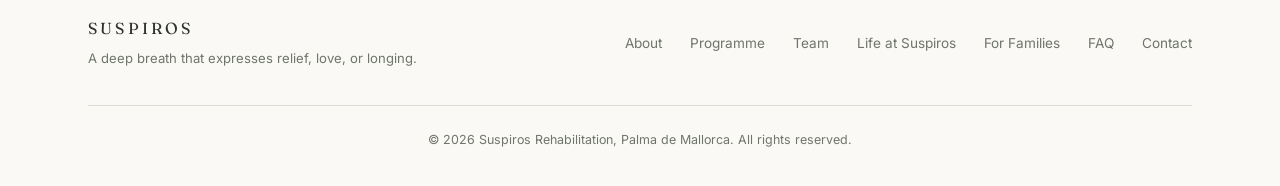
==== commit 3ef9f267: "Deepen every subpage, fix hero image cropping, add site-wide back link - Fix the hero image: the mou" ====
--- a/about.html
+++ b/about.html
@@ -101,6 +101,7 @@
   <!-- PAGE HERO -->
   <section class="page-hero">
     <div class="container">
+      <a href="home.html" class="page-back"><svg width="14" height="14" viewBox="0 0 16 16" fill="none"><path d="M13 8H3M7 4L3 8l4 4" stroke="currentColor" stroke-width="1.5" stroke-linecap="round" stroke-linejoin="round"/></svg><span data-i18n="page.back">Back to Home</span></a>
       <span class="page-hero-eyebrow" data-i18n="page.about.eyebrow">Who We Are</span>
       <h1 data-i18n="page.about.title" data-i18n-html="true">A private centre for addiction <em>recovery</em>.</h1>
       <p data-i18n="page.about.lead">We treat drug and alcohol addiction with evidence-based care, in a structured and deeply human residential setting in Mallorca.</p>
@@ -113,6 +114,7 @@
         <div class="about-text reveal">
           <p data-i18n="page.about.p2">Every resident is assessed individually and given a personalised treatment plan. Our clinical team is on site around the clock, alongside a dedicated key worker who walks with you from your first day to your last.</p>
           <p data-i18n="page.about.p3">We believe recovery is not only clinical. Alongside medical care, we nurture connection, routine, and self-understanding — the foundations of a life that lasts beyond treatment.</p>
+          <p data-i18n="page.about.p4">Suspiros is a residential setting, which means you live on site for the length of your programme rather than attending sessions and returning to daily life in between. Stepping fully away from familiar pressures and routines, in a calm and private environment, is part of how the programme works.</p>
           <div class="about-tags">
             <span data-i18n="page.about.tag1">Residential Care</span><span class="about-tag-dot"></span>
             <span data-i18n="page.about.tag2">Evidence-Based Treatment</span><span class="about-tag-dot"></span>
@@ -123,8 +125,36 @@
     </div>
   </section>
 
+  <!-- WHO WE HELP -->
+  <section class="bg-alt">
+    <div class="container">
+      <div class="section-head reveal">
+        <span class="section-eyebrow" data-i18n="page.about.who.eyebrow">Who We Help</span>
+        <h2 data-i18n="page.about.who.title">Adults ready for a different kind of support.</h2>
+      </div>
+      <div class="values-grid reveal">
+        <div class="value-item">
+          <h3 data-i18n="page.about.who.w1Title">Drug and alcohol addiction</h3>
+          <p data-i18n="page.about.who.w1Text">Our programme is designed for adults seeking residential treatment for dependence on alcohol or drugs, including situations where medically supervised detox is needed first.</p>
+        </div>
+        <div class="value-item">
+          <h3 data-i18n="page.about.who.w2Title">People who want privacy</h3>
+          <p data-i18n="page.about.who.w2Text">Many residents choose a private, residential setting precisely because confidentiality and discretion matter to them and their families.</p>
+        </div>
+        <div class="value-item">
+          <h3 data-i18n="page.about.who.w3Title">Those who have tried before</h3>
+          <p data-i18n="page.about.who.w3Text">Whether this is a first step or a return after a previous attempt, our team meets you where you are, without judgement.</p>
+        </div>
+        <div class="value-item">
+          <h3 data-i18n="page.about.who.w4Title">Families seeking guidance</h3>
+          <p data-i18n="page.about.who.w4Text">We also support the families of people struggling with addiction, helping them understand the process and how to help.</p>
+        </div>
+      </div>
+    </div>
+  </section>
+
   <!-- OUR STORY -->
-  <section class="bg-alt">
+  <section>
     <div class="container">
       <div class="story-grid">
         <div class="story-text reveal">
@@ -146,7 +176,7 @@
   </section>
 
   <!-- OUR APPROACH -->
-  <section>
+  <section class="bg-alt">
     <div class="container">
       <div class="section-head reveal">
         <span class="section-eyebrow" data-i18n="page.about.values.eyebrow">Our Approach</span>
@@ -168,6 +198,14 @@
         <div class="value-item">
           <h3 data-i18n="page.about.values.v4Title">Recovery beyond treatment</h3>
           <p data-i18n="page.about.values.v4Text">We build routines, connection, and self-understanding that are designed to last well beyond your stay with us.</p>
+        </div>
+        <div class="value-item">
+          <h3 data-i18n="page.about.values.v5Title">Evidence-based, not one-size-fits-all</h3>
+          <p data-i18n="page.about.values.v5Text">We draw on established, evidence-based therapeutic approaches, but apply them flexibly — your programme is shaped around your circumstances, not a fixed template.</p>
+        </div>
+        <div class="value-item">
+          <h3 data-i18n="page.about.values.v6Title">A calm, structured setting</h3>
+          <p data-i18n="page.about.values.v6Text">Recovery is easier to sustain in an environment built for it. Our residential setting, daily rhythm, and small resident numbers are designed to support that.</p>
         </div>
       </div>
     </div>
--- a/assets/styles.css
+++ b/assets/styles.css
@@ -285,7 +285,7 @@
     box-shadow: var(--shadow-hover);
   }
   .hero-visual img {
-    position: absolute; inset: -2%; width: 104%; height: 104%;
+    position: absolute; inset: -0.5%; width: 101%; height: 101%;
     object-fit: cover;
   }
   .parallax-layer { transition: transform 0.2s var(--ease); will-change: transform; }
@@ -601,6 +601,14 @@
 
   /* PAGE HERO (subpages) */
   .page-hero { padding: 10.5rem 1.75rem 3rem; text-align: center; }
+  .page-back {
+    display: inline-flex; align-items: center; gap: 0.4rem;
+    font-size: 0.85rem; color: var(--text-secondary); text-decoration: none;
+    margin-bottom: 1.5rem;
+    transition: gap 0.3s var(--ease), color 0.3s var(--ease);
+  }
+  .page-back:hover { gap: 0.65rem; color: var(--primary-dark); }
+  .page-back svg { transition: transform 0.3s var(--ease); }
   .page-hero-eyebrow {
     display: inline-flex; align-items: center; gap: 0.6rem;
     font-size: 0.78rem; letter-spacing: 0.14em; text-transform: uppercase;
@@ -644,6 +652,60 @@
 
   /* TEAM NOTE */
   .team-note {
-    max-width: 640px; margin: 2.5rem auto 0; text-align: center;
+    max-width: 640px; margin: 3rem auto 0; text-align: center;
     color: var(--text-secondary); font-size: 0.92rem; font-style: italic;
   }
+
+  /* TEAM GRID + PHOTO PLACEHOLDERS */
+  .team-grid {
+    display: grid; grid-template-columns: repeat(2, 1fr); gap: 2.5rem 2.25rem;
+  }
+  .team-card { display: flex; flex-direction: column; gap: 1.1rem; }
+  .team-photo-placeholder {
+    aspect-ratio: 4 / 3; border-radius: var(--radius-md);
+    background: rgba(169, 184, 141, 0.14);
+    border: 1px dashed var(--border);
+    display: flex; flex-direction: column; align-items: center; justify-content: center;
+    gap: 0.6rem; color: var(--text-secondary);
+  }
+  .team-photo-placeholder svg { width: 34px; height: 34px; opacity: 0.6; }
+  .team-photo-placeholder span {
+    font-size: 0.7rem; letter-spacing: 0.08em; text-transform: uppercase;
+  }
+  .team-card h3 { font-size: 1.1rem; margin-bottom: 0.4rem; }
+  .team-card p { color: var(--text-secondary); font-size: 0.95rem; margin-bottom: 0.6rem; }
+  .team-card p:last-child { margin-bottom: 0; }
+  @media (max-width: 640px) {
+    .team-grid { grid-template-columns: 1fr; }
+  }
+
+  /* REVIEWS PLACEHOLDER */
+  .reviews-grid {
+    display: grid; grid-template-columns: repeat(3, 1fr); gap: 1.5rem;
+  }
+  .review-placeholder {
+    border: 1px dashed var(--border); border-radius: var(--radius-md);
+    padding: 1.75rem 1.5rem; text-align: center;
+    display: flex; flex-direction: column; align-items: center; gap: 0.75rem;
+    color: var(--text-secondary);
+  }
+  .review-avatar-placeholder {
+    width: 44px; height: 44px; border-radius: 50%;
+    background: rgba(169, 184, 141, 0.18);
+    display: flex; align-items: center; justify-content: center;
+  }
+  .review-avatar-placeholder svg { width: 20px; height: 20px; opacity: 0.6; }
+  .review-placeholder .review-lines { width: 100%; }
+  .review-placeholder .review-line {
+    height: 8px; border-radius: 4px; background: var(--border);
+    margin: 0 auto 0.5rem;
+  }
+  .review-placeholder .review-line:nth-child(1) { width: 90%; }
+  .review-placeholder .review-line:nth-child(2) { width: 70%; }
+  .review-placeholder .review-line:last-child { margin-bottom: 0; }
+  .review-placeholder .review-label {
+    font-size: 0.7rem; letter-spacing: 0.08em; text-transform: uppercase;
+  }
+  @media (max-width: 860px) {
+    .reviews-grid { grid-template-columns: 1fr; }
+  }
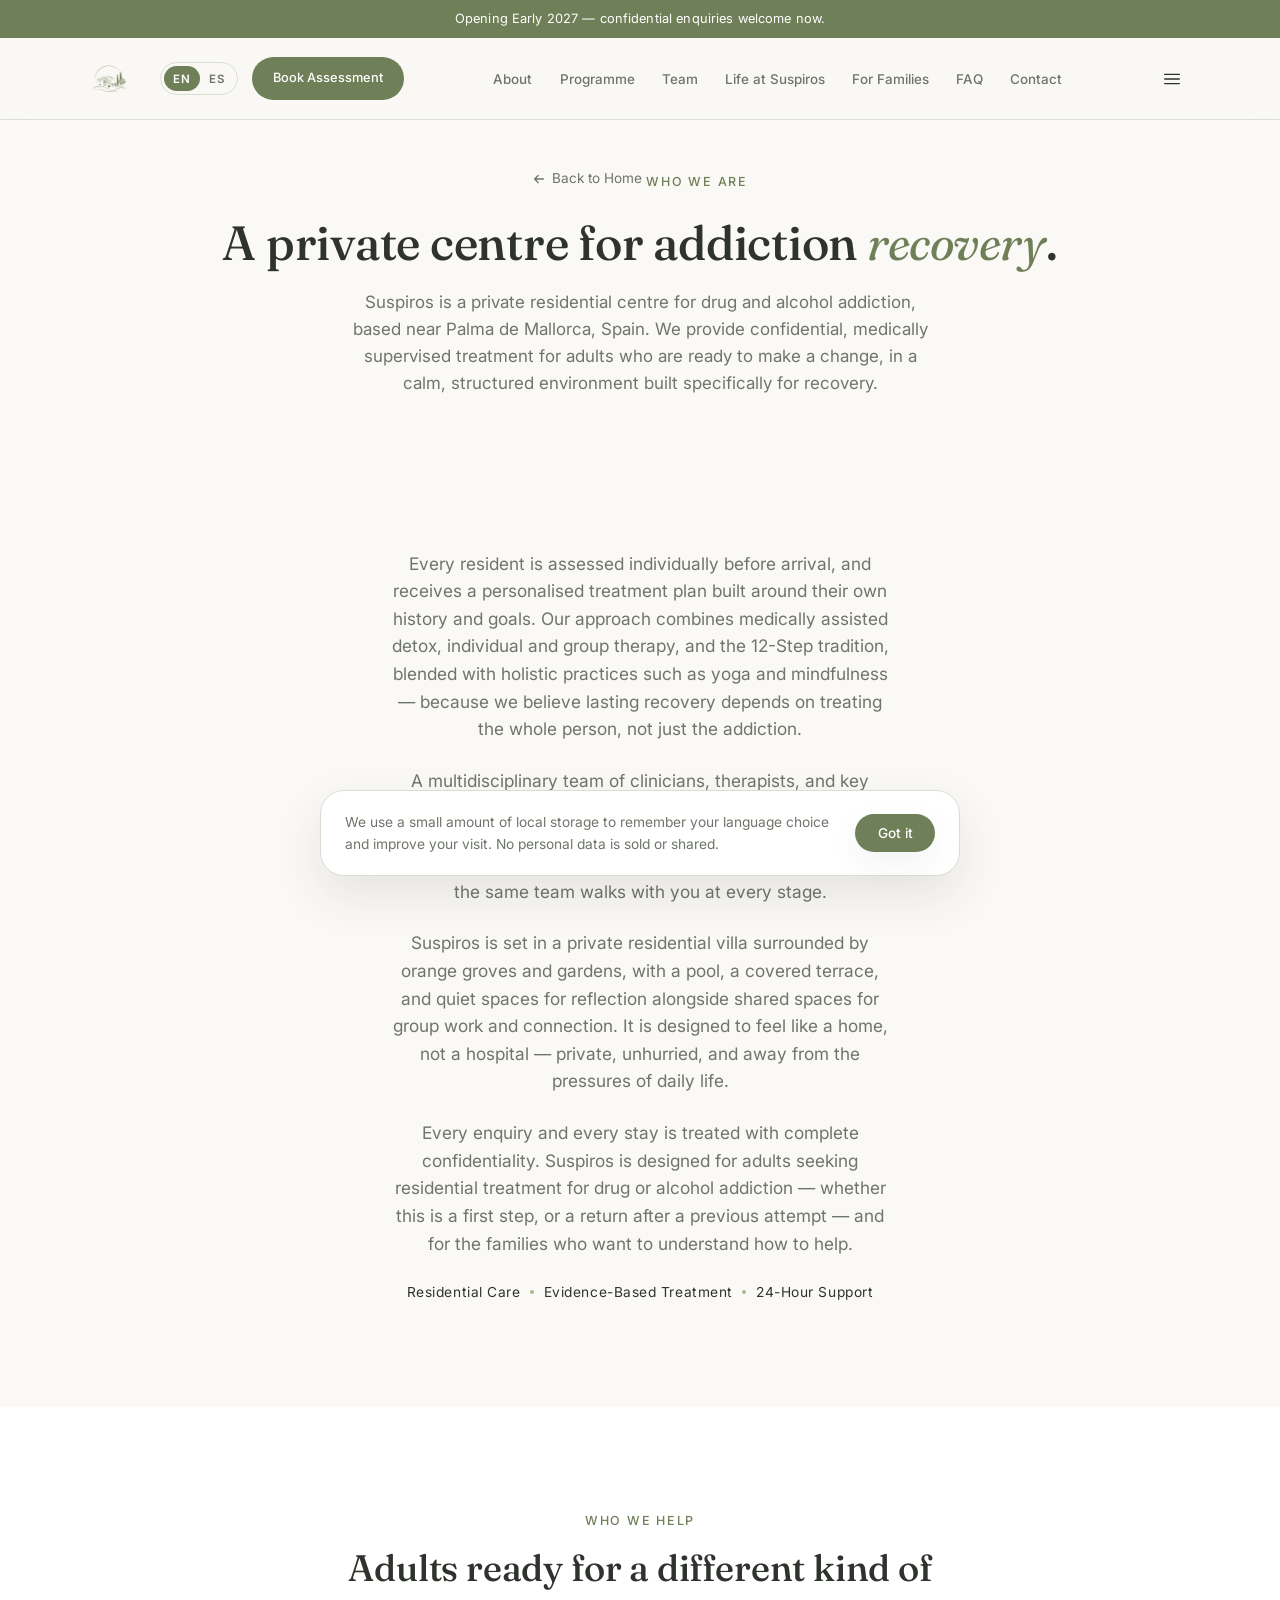
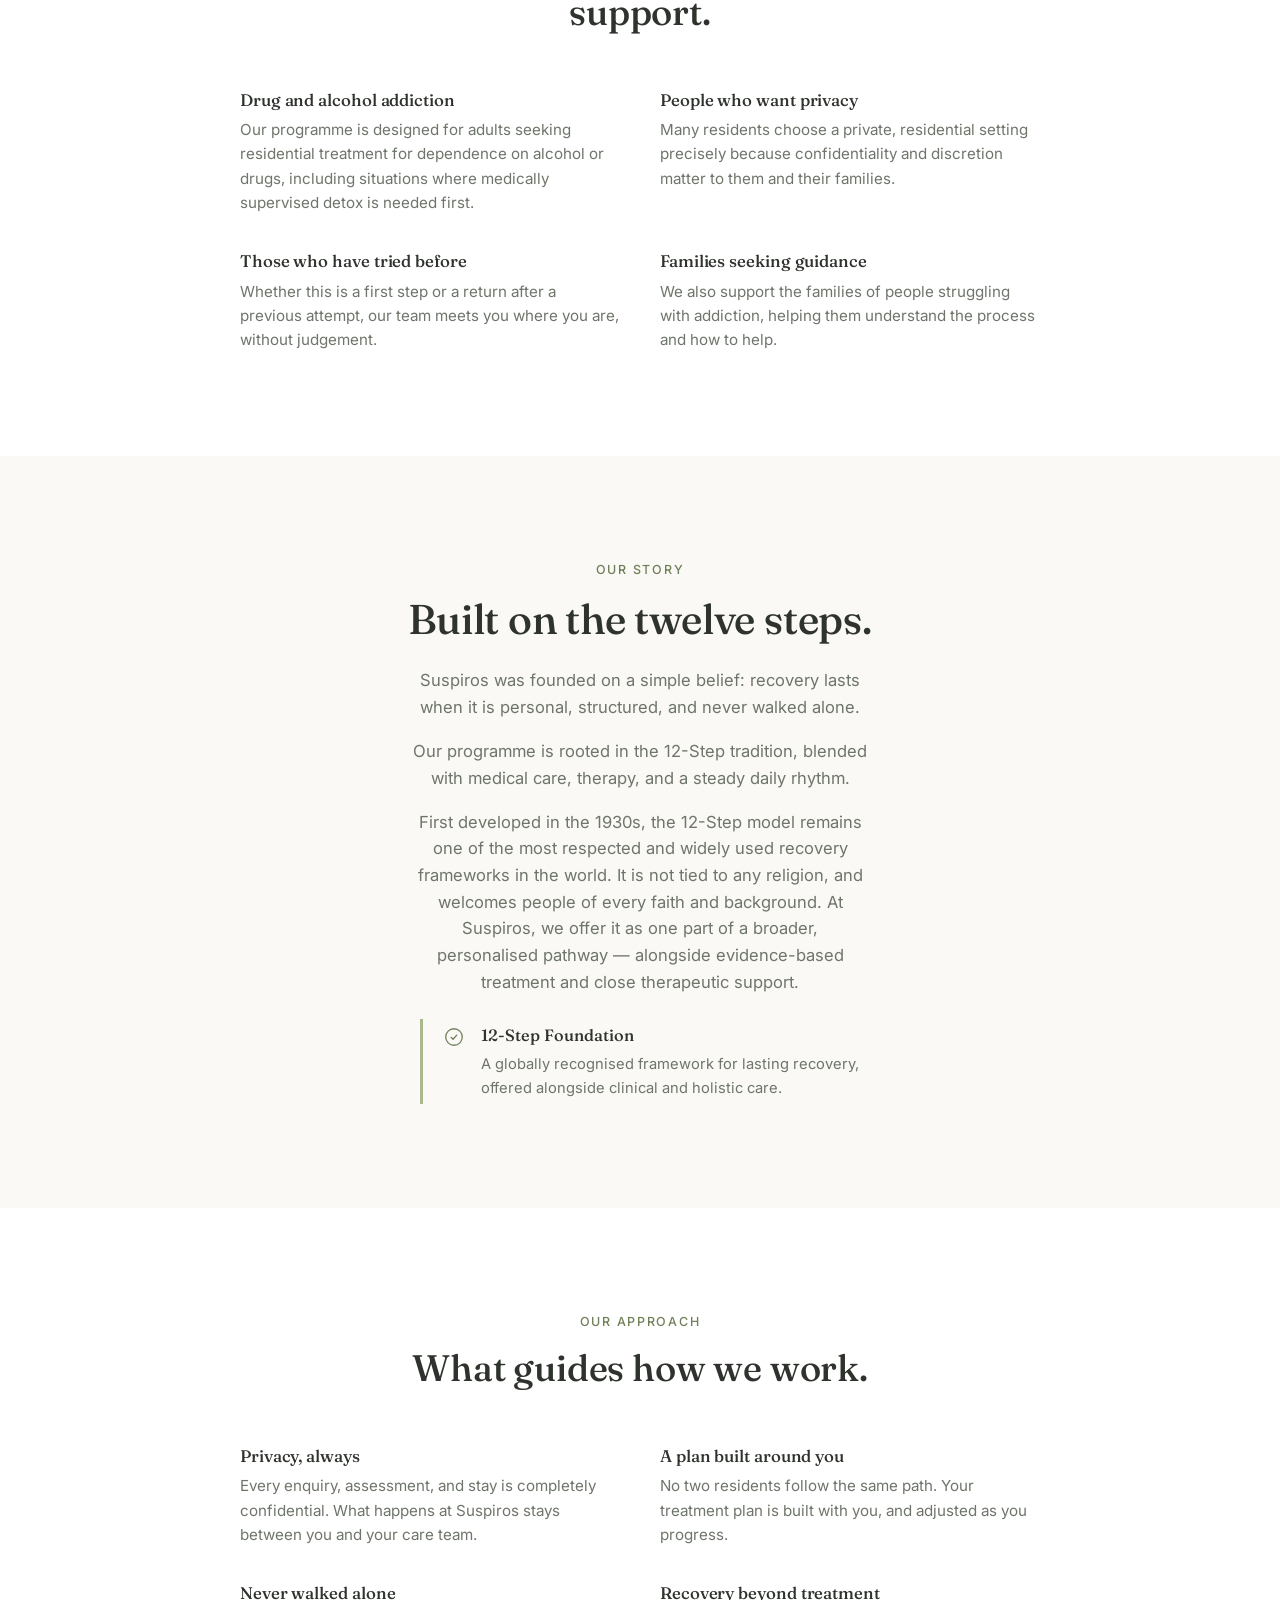
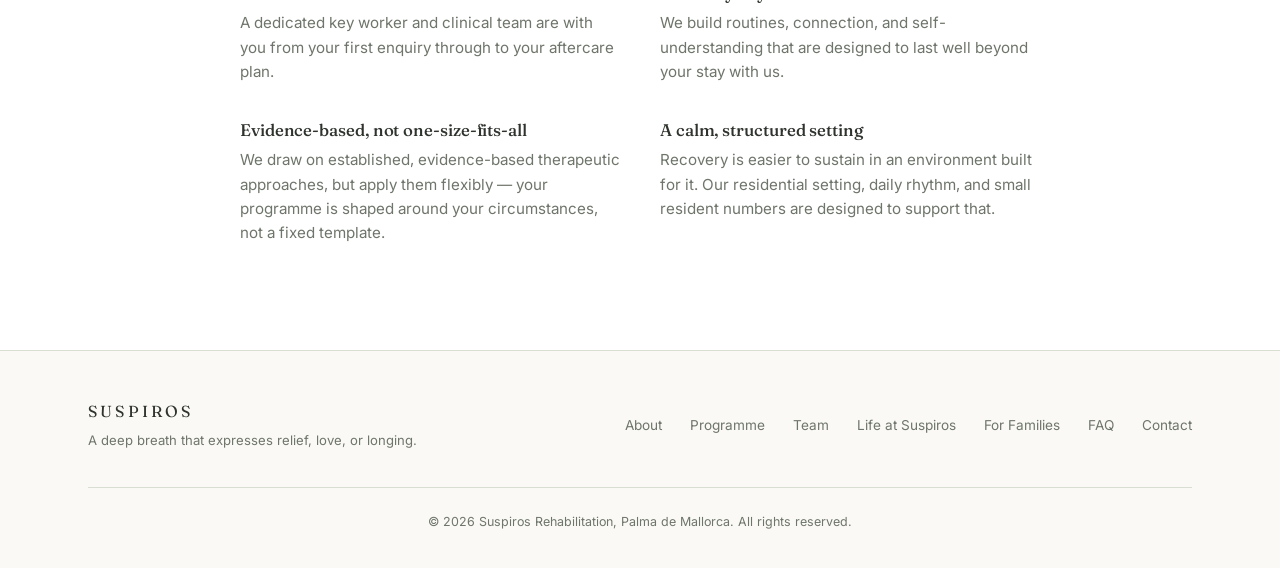
==== commit ecb5724d: "Rewrite Who We Are and Programme intro as flowing narrative copy The About section read as short, di" ====
--- a/about.html
+++ b/about.html
@@ -112,9 +112,10 @@
     <div class="container">
       <div class="about-grid">
         <div class="about-text reveal">
-          <p data-i18n="page.about.p2">Every resident is assessed individually and given a personalised treatment plan. Our clinical team is on site around the clock, alongside a dedicated key worker who walks with you from your first day to your last.</p>
-          <p data-i18n="page.about.p3">We believe recovery is not only clinical. Alongside medical care, we nurture connection, routine, and self-understanding — the foundations of a life that lasts beyond treatment.</p>
-          <p data-i18n="page.about.p4">Suspiros is a residential setting, which means you live on site for the length of your programme rather than attending sessions and returning to daily life in between. Stepping fully away from familiar pressures and routines, in a calm and private environment, is part of how the programme works.</p>
+          <p data-i18n="page.about.p2">Every resident is assessed individually before arrival, and receives a personalised treatment plan built around their own history and goals. Our approach combines medically assisted detox, individual and group therapy, and the 12-Step tradition, blended with holistic practices such as yoga and mindfulness — because we believe lasting recovery depends on treating the whole person, not just the addiction.</p>
+          <p data-i18n="page.about.p3">A multidisciplinary team of clinicians, therapists, and key workers is on site around the clock. From your first confidential enquiry through to your aftercare plan, you are never simply handed a schedule and left to follow it alone — the same team walks with you at every stage.</p>
+          <p data-i18n="page.about.p4">Suspiros is set in a private residential villa surrounded by orange groves and gardens, with a pool, a covered terrace, and quiet spaces for reflection alongside shared spaces for group work and connection. It is designed to feel like a home, not a hospital — private, unhurried, and away from the pressures of daily life.</p>
+          <p data-i18n="page.about.p5">Every enquiry and every stay is treated with complete confidentiality. Suspiros is designed for adults seeking residential treatment for drug or alcohol addiction — whether this is a first step, or a return after a previous attempt — and for the families who want to understand how to help.</p>
           <div class="about-tags">
             <span data-i18n="page.about.tag1">Residential Care</span><span class="about-tag-dot"></span>
             <span data-i18n="page.about.tag2">Evidence-Based Treatment</span><span class="about-tag-dot"></span>
--- a/assets/styles.css
+++ b/assets/styles.css
@@ -632,6 +632,8 @@
     transition: gap 0.3s var(--ease);
   }
   .teaser-link:hover { gap: 0.8rem; }
+  .about-tags + .teaser-link { margin-top: 1.75rem; }
+  .section-more { text-align: center; margin-top: 2.75rem; }
   .home-cta { background: var(--primary-dark); color: #fff; text-align: center; }
   .home-cta h2 { color: #fff; font-size: clamp(1.8rem, 3.6vw, 2.6rem); margin-bottom: 1rem; }
   .home-cta p { color: rgba(255, 255, 255, 0.82); font-size: 1.04rem; max-width: 46ch; margin: 0 auto 1.75rem; }
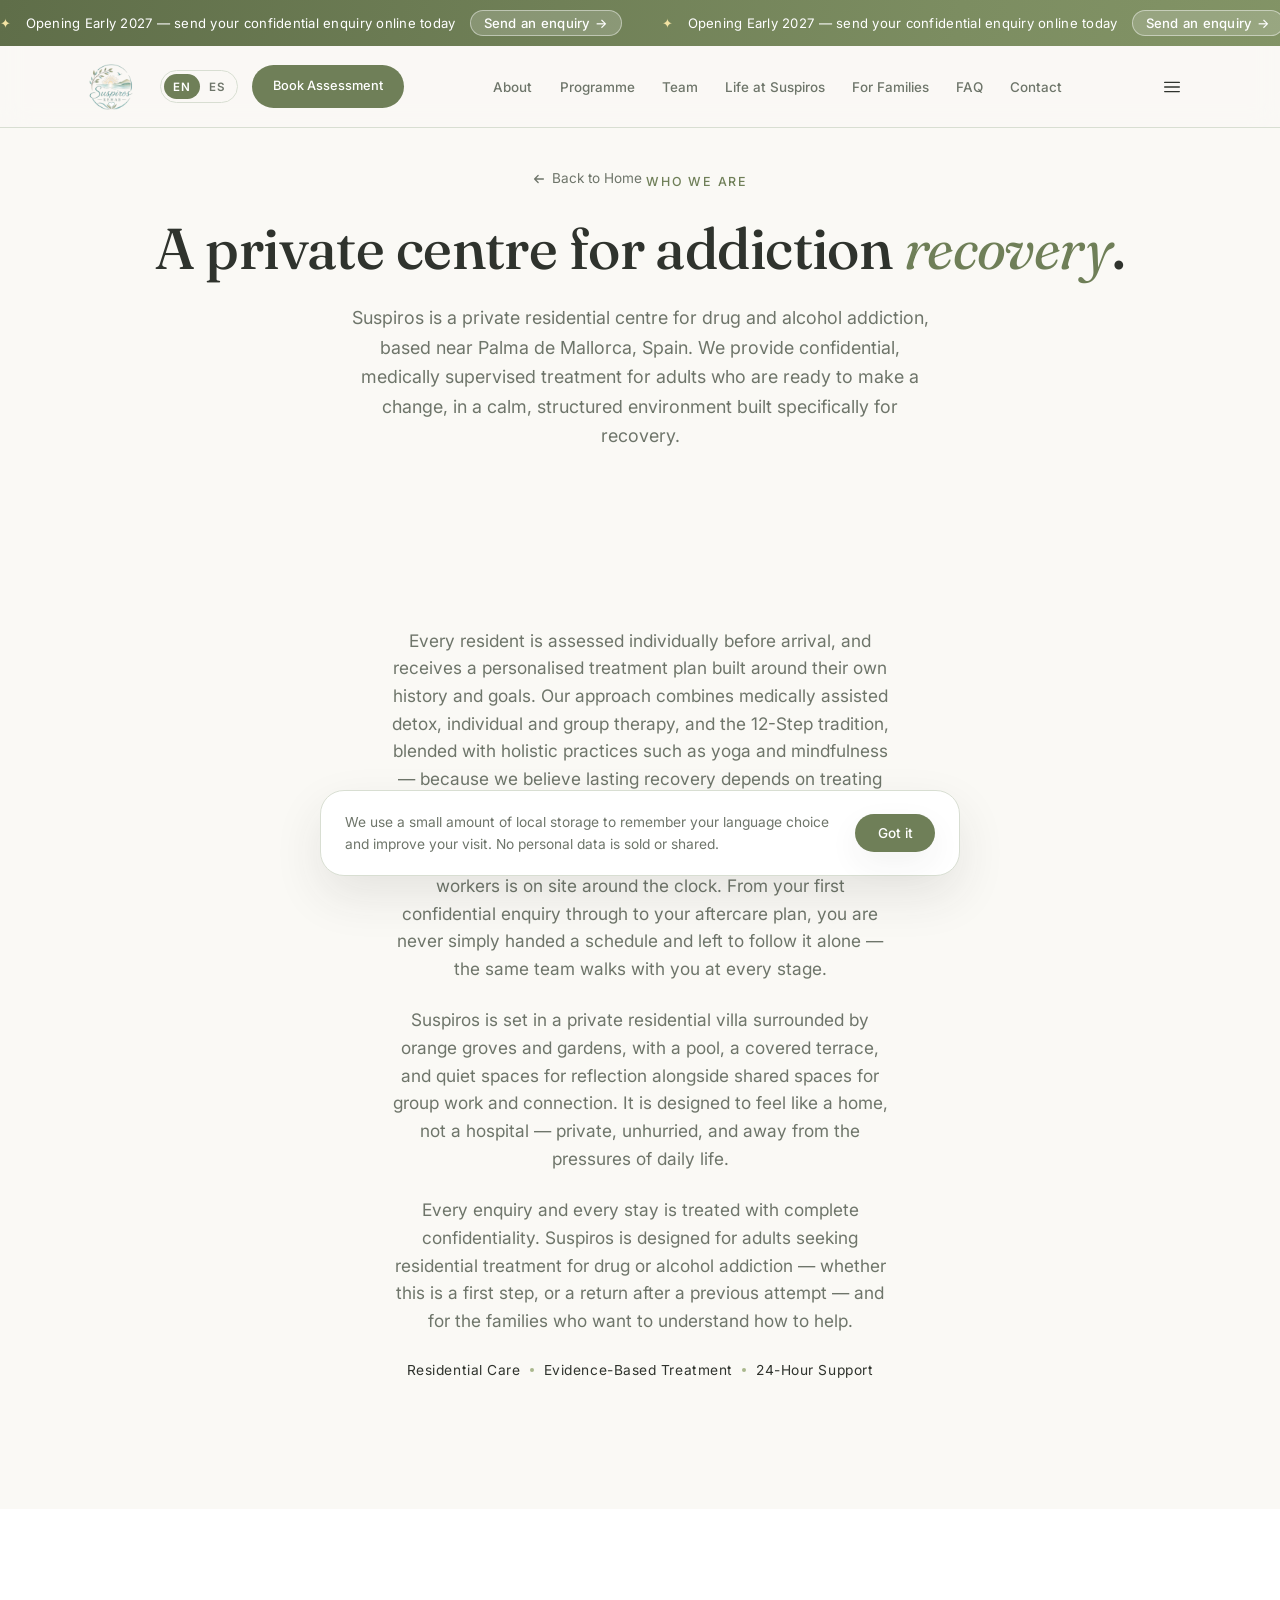
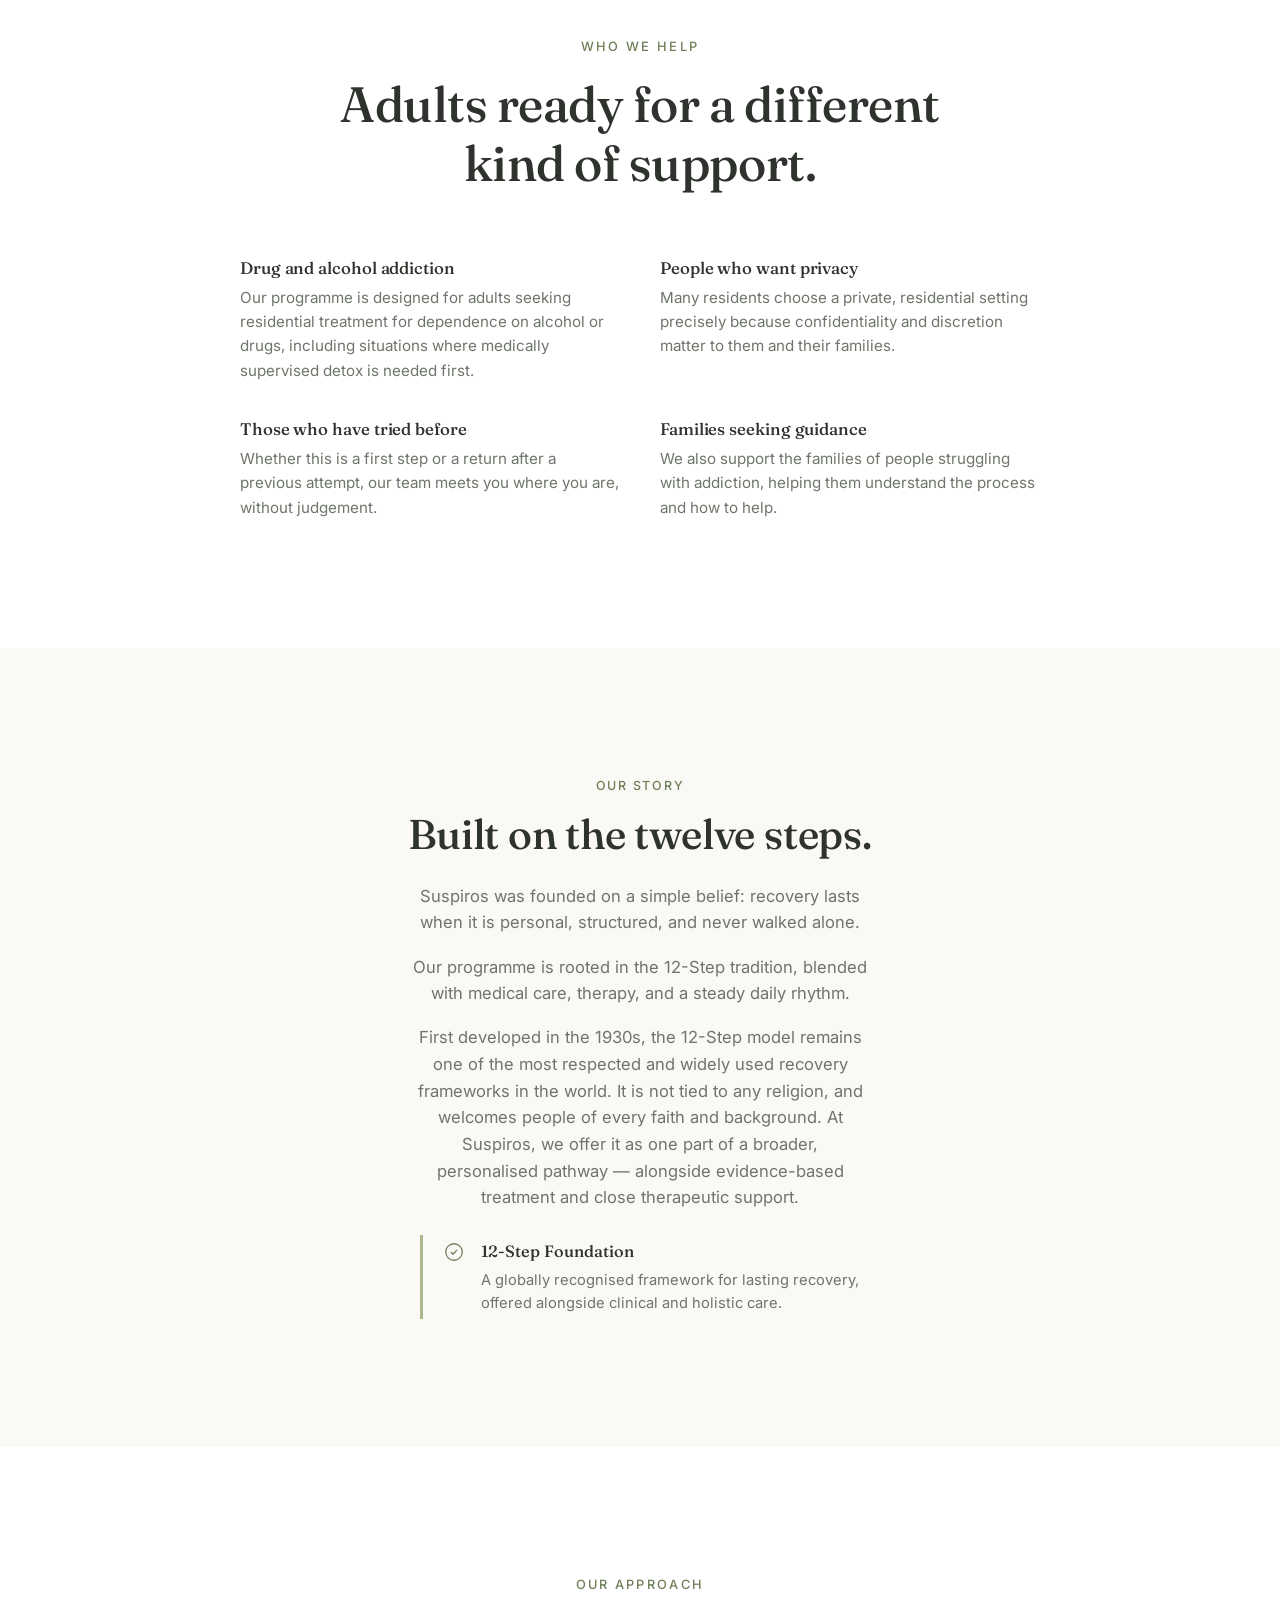
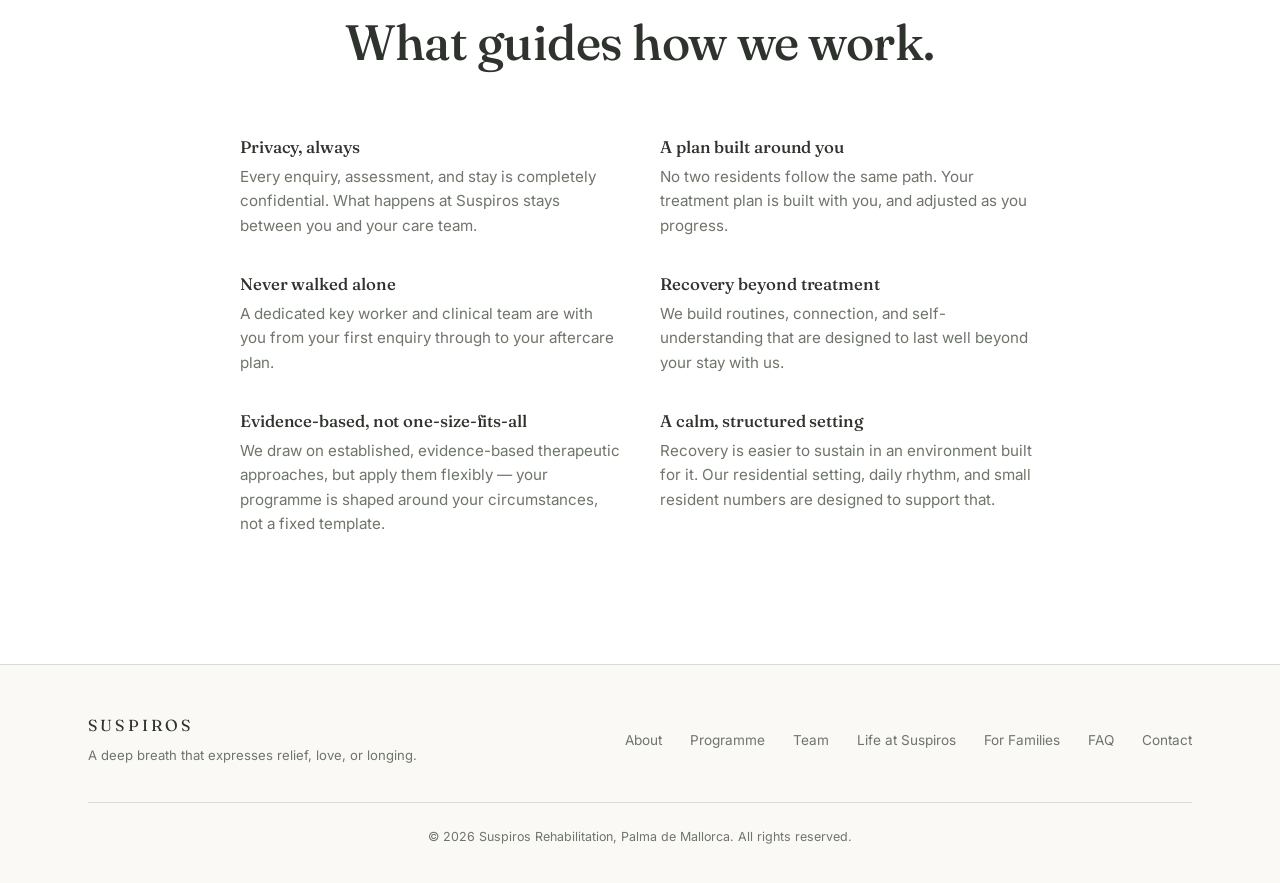
==== commit 2bacbd31: "Animated announcement bar promoting 2027 opening and online enquiries Co-Authored-By: Claude Sonnet " ====
--- a/about.html
+++ b/about.html
@@ -37,7 +37,7 @@
 </div>
 
 <header>
-  <div class="announcement-bar" data-i18n="announcement.text">Opening Early 2027 — confidential enquiries welcome now.</div>
+  <a class="announcement-bar" href="contact.html" aria-label="Send an enquiry"><div class="ann-track"><span class="ann-item"><span class="ann-dot">✦</span><span data-i18n="announcement.text">Opening Early 2027 — send your confidential enquiry online today.</span><span class="ann-cta" data-i18n="announcement.cta">Send an enquiry →</span></span><span class="ann-item"><span class="ann-dot">✦</span><span data-i18n="announcement.text">Opening Early 2027 — send your confidential enquiry online today.</span><span class="ann-cta" data-i18n="announcement.cta">Send an enquiry →</span></span><span class="ann-item"><span class="ann-dot">✦</span><span data-i18n="announcement.text">Opening Early 2027 — send your confidential enquiry online today.</span><span class="ann-cta" data-i18n="announcement.cta">Send an enquiry →</span></span><span class="ann-item"><span class="ann-dot">✦</span><span data-i18n="announcement.text">Opening Early 2027 — send your confidential enquiry online today.</span><span class="ann-cta" data-i18n="announcement.cta">Send an enquiry →</span></span><span class="ann-item"><span class="ann-dot">✦</span><span data-i18n="announcement.text">Opening Early 2027 — send your confidential enquiry online today.</span><span class="ann-cta" data-i18n="announcement.cta">Send an enquiry →</span></span><span class="ann-item"><span class="ann-dot">✦</span><span data-i18n="announcement.text">Opening Early 2027 — send your confidential enquiry online today.</span><span class="ann-cta" data-i18n="announcement.cta">Send an enquiry →</span></span></div></a>
   <nav aria-label="Primary">
     <div class="nav-start">
       <a href="home.html" class="nav-logo"><img src="images/logo.png" alt="Suspiros" width="68" height="68" loading="eager"></a>
--- a/assets/styles.css
+++ b/assets/styles.css
@@ -100,12 +100,29 @@
 
   /* ANNOUNCEMENT BAR */
   .announcement-bar {
-    background: var(--primary-dark);
-    color: #fff;
-    text-align: center;
-    font-size: 0.8rem;
-    letter-spacing: 0.01em;
-    padding: 0.55rem 1.25rem;
+    display: block; overflow: hidden; text-decoration: none; color: #fff;
+    font-size: 0.82rem; letter-spacing: 0.02em; padding: 0.6rem 0;
+    background: linear-gradient(100deg, #5F6E49, #7C8D61, #8FA06F, #7C8D61, #5F6E49);
+    background-size: 300% 100%; animation: annShift 10s ease-in-out infinite;
+  }
+  .ann-track { display: flex; width: max-content; animation: annScroll 38s linear infinite; }
+  .announcement-bar:hover .ann-track { animation-play-state: paused; }
+  .ann-item { display: inline-flex; align-items: center; gap: 0.9rem; padding-right: 2.5rem; white-space: nowrap; }
+  .ann-dot { color: #F3E3A3; animation: annPulse 2.4s ease-in-out infinite; }
+  .ann-cta {
+    background: rgba(255,255,255,0.18); border: 1px solid rgba(255,255,255,0.45);
+    border-radius: 999px; padding: 0.12rem 0.8rem; font-weight: 500;
+    transition: background 0.3s;
+  }
+  .announcement-bar:hover .ann-cta { background: rgba(255,255,255,0.32); }
+  @keyframes annScroll { to { transform: translateX(-16.6667%); } }
+  @keyframes annShift { 50% { background-position: 100% 0; } }
+  @keyframes annPulse { 50% { transform: scale(1.35); opacity: 0.6; } }
+  @media (prefers-reduced-motion: reduce) {
+    .ann-track, .announcement-bar, .ann-dot { animation: none; }
+    .ann-track { width: 100%; justify-content: center; }
+    .ann-item:not(:first-child) { display: none; }
+    .ann-item { padding-right: 0; }
   }
 
   /* NAV */
@@ -239,38 +256,60 @@
   }
   .lang-toggle-sep { color: var(--border); font-size: 0.85rem; }
 
-  /* HERO */
+  /* HERO (full-bleed editorial) */
   .hero {
     position: relative;
     min-height: 100svh;
-    display: flex; align-items: center;
-    padding: 8rem 1.75rem 5rem;
+    display: flex; align-items: flex-end;
     overflow: hidden;
-  }
-  .hero-grid {
+    color: #fff;
+  }
+  .hero-bg {
+    position: absolute; inset: 0; z-index: 0;
+    background:
+      linear-gradient(180deg, rgba(47,51,45,0.08) 0%, rgba(47,51,45,0.35) 55%, rgba(35,40,30,0.86) 100%),
+      url('../images/property-hero.jpg') center / cover no-repeat;
+  }
+  .hero-bg-pattern {
+    display: none; position: absolute; inset: 0; opacity: 0.14;
+    background-image: radial-gradient(circle at 1px 1px, rgba(255,255,255,0.5) 1px, transparent 0);
+    background-size: 28px 28px;
+  }
+  .hero-bg-note {
+    position: absolute; top: 1.75rem; right: 1.75rem; z-index: 1;
+    display: inline-flex; align-items: center; gap: 0.5rem;
+    font-size: 0.68rem; letter-spacing: 0.1em; text-transform: uppercase;
+    color: rgba(255,255,255,0.7);
+    border: 1px solid rgba(255,255,255,0.3); border-radius: 999px;
+    padding: 0.45rem 0.9rem;
+  }
+  .hero-content {
+    position: relative; z-index: 1; width: 100%;
     max-width: 1160px; margin: 0 auto;
-    display: grid; grid-template-columns: 1fr 1fr; gap: 3rem;
-    align-items: center; width: 100%;
+    padding: 9rem 1.75rem 4.5rem;
   }
   .hero-eyebrow {
     display: inline-flex; align-items: center; gap: 0.6rem;
-    font-size: 0.78rem; letter-spacing: 0.14em; text-transform: uppercase;
-    color: var(--text-secondary); margin-bottom: 1.5rem;
+    font-size: 0.8rem; letter-spacing: 0.18em; text-transform: uppercase;
+    color: rgba(255,255,255,0.85); margin-bottom: 1.75rem;
   }
   .hero-eyebrow-dot { width: 6px; height: 6px; border-radius: 50%; background: var(--primary); }
   .hero h1 {
-    font-size: clamp(2.4rem, 5vw, 3.6rem);
-    color: var(--text); margin-bottom: 1.25rem;
-  }
+    font-size: clamp(2.6rem, 5.6vw, 4.4rem);
+    color: #fff; margin-bottom: 1.5rem; max-width: 16ch;
+    letter-spacing: -0.015em;
+  }
+  .hero h1 em { color: var(--primary); }
   .hero p {
-    font-size: 1.12rem; font-weight: 500; color: var(--text);
-    max-width: 34ch; margin-bottom: 2.25rem;
-  }
+    font-size: 1.2rem; font-weight: 400; color: rgba(255,255,255,0.88);
+    max-width: 48ch; margin-bottom: 2.5rem; line-height: 1.6;
+  }
+  .hero-ctas { display: flex; flex-wrap: wrap; align-items: center; gap: 1.25rem; margin-bottom: 3rem; }
   .btn-primary {
     display: inline-flex; align-items: center; gap: 0.6rem;
     background: var(--primary-dark); color: #fff;
     border: none; border-radius: 999px;
-    padding: 1rem 1.9rem; font-size: 0.95rem; font-weight: 500;
+    padding: 1.05rem 2rem; font-size: 0.96rem; font-weight: 500;
     text-decoration: none;
     box-shadow: var(--shadow-soft);
     transition: transform 0.35s var(--ease), box-shadow 0.35s var(--ease), background 0.35s var(--ease);
@@ -278,27 +317,42 @@
   .btn-primary:hover { transform: translateY(-3px); box-shadow: var(--shadow-hover); background: var(--text); }
   .btn-primary svg { transition: transform 0.35s var(--ease); }
   .btn-primary:hover svg { transform: translateX(3px); }
-
-  .hero-visual {
-    position: relative; width: 100%; aspect-ratio: 1107 / 753;
-    border-radius: var(--radius-lg); overflow: hidden;
-    box-shadow: var(--shadow-hover);
-  }
-  .hero-visual img {
-    position: absolute; inset: -0.5%; width: 101%; height: 101%;
-    object-fit: cover;
-  }
+  .btn-secondary {
+    display: inline-flex; align-items: center; gap: 0.6rem;
+    background: transparent; color: #fff;
+    border: 1px solid rgba(255,255,255,0.55); border-radius: 999px;
+    padding: 1.05rem 2rem; font-size: 0.96rem; font-weight: 500;
+    text-decoration: none;
+    transition: background 0.35s var(--ease), border-color 0.35s var(--ease);
+  }
+  .btn-secondary:hover { background: rgba(255,255,255,0.12); border-color: #fff; }
+
+  .hero-badges {
+    display: flex; flex-wrap: wrap; gap: 1.5rem 2.25rem;
+    padding-top: 2rem; border-top: 1px solid rgba(255,255,255,0.22);
+  }
+  .hero-badge {
+    display: inline-flex; align-items: center; gap: 0.55rem;
+    font-size: 0.9rem; color: rgba(255,255,255,0.92);
+  }
+  .hero-badge svg { width: 17px; height: 17px; flex-shrink: 0; color: var(--primary); }
   .parallax-layer { transition: transform 0.2s var(--ease); will-change: transform; }
+  @media (max-width: 640px) {
+    .hero-content { padding: 8rem 1.5rem 3rem; }
+    .hero-ctas { flex-direction: column; align-items: stretch; }
+    .hero-ctas .btn-primary, .hero-ctas .btn-secondary { justify-content: center; }
+    .hero-badges { gap: 1rem 1.5rem; }
+  }
 
   /* SECTION SCAFFOLDING */
-  section { padding: 6.5rem 0; }
-  .section-head { max-width: 640px; margin: 0 auto 3.5rem; text-align: center; }
+  section { padding: 8rem 0; }
+  .section-head { max-width: 680px; margin: 0 auto 4rem; text-align: center; }
   .section-eyebrow {
-    display: block; font-size: 0.78rem; letter-spacing: 0.14em; text-transform: uppercase;
-    color: var(--primary-dark); font-weight: 500; margin-bottom: 0.9rem;
-  }
-  .section-head h2 { font-size: clamp(1.7rem, 3.4vw, 2.3rem); margin-bottom: 0.9rem; }
-  .section-head p { color: var(--text-secondary); font-size: 1.02rem; }
+    display: block; font-size: 0.8rem; letter-spacing: 0.18em; text-transform: uppercase;
+    color: var(--primary-dark); font-weight: 500; margin-bottom: 1.1rem;
+  }
+  .section-head h2 { font-size: clamp(2.1rem, 4.2vw, 3.1rem); margin-bottom: 1.1rem; letter-spacing: -0.01em; }
+  .section-head p { color: var(--text-secondary); font-size: 1.1rem; line-height: 1.65; }
 
   .reveal { opacity: 0; transform: translateY(22px); transition: opacity 0.7s var(--ease), transform 0.7s var(--ease); }
   .reveal.is-visible { opacity: 1; transform: translateY(0); }
@@ -431,21 +485,28 @@
   .contact-info-item p, .contact-info-item a { font-size: 1rem; text-decoration: none; }
 
   .form-row { display: grid; grid-template-columns: 1fr 1fr; gap: 1rem; }
+  #enquiryForm {
+    background: var(--card, #fff); border: 1px solid var(--border);
+    border-radius: var(--radius-lg); padding: 2.25rem 2rem;
+    box-shadow: 0 18px 50px rgba(47, 51, 45, 0.07);
+  }
+  #enquiryForm .btn-primary { width: 100%; justify-content: center; margin-top: 0.4rem; }
   .field { margin-bottom: 1.1rem; }
   .field label {
-    display: block; font-size: 0.82rem; color: var(--text-secondary); margin-bottom: 0.5rem;
+    display: block; font-size: 0.78rem; letter-spacing: 0.04em; font-weight: 500;
+    color: var(--text-secondary); margin-bottom: 0.45rem;
   }
   .field input, .field textarea {
-    width: 100%; border: 1px solid var(--border); border-radius: var(--radius-sm);
-    padding: 0.85rem 1rem; font-family: inherit; font-size: 0.95rem; color: var(--text);
-    background: var(--bg);
-    transition: border-color 0.3s var(--ease), box-shadow 0.3s var(--ease);
+    width: 100%; border: 1px solid transparent; border-radius: 12px;
+    padding: 0.95rem 1.1rem; font-family: inherit; font-size: 0.97rem; color: var(--text);
+    background: rgba(169, 184, 141, 0.12);
+    transition: border-color 0.3s var(--ease), box-shadow 0.3s var(--ease), background 0.3s var(--ease);
   }
   .field input:focus, .field textarea:focus {
-    outline: none; border-color: var(--primary-dark);
-    box-shadow: 0 0 0 3px rgba(111, 127, 88, 0.15);
-  }
-  .field textarea { resize: vertical; min-height: 110px; }
+    outline: none; border-color: var(--primary-dark); background: #fff;
+    box-shadow: 0 0 0 4px rgba(111, 127, 88, 0.14);
+  }
+  .field textarea { resize: vertical; min-height: 130px; }
   .form-note { font-size: 0.8rem; color: var(--text-secondary); margin-top: 0.75rem; }
   .hp-field { position: absolute; left: -9999px; }
   .form-error {
@@ -574,6 +635,7 @@
     .life-tile--wide { grid-column: span 2; }
     .contact-grid { grid-template-columns: 1fr; }
     .form-row { grid-template-columns: 1fr; }
+    #enquiryForm { padding: 1.5rem 1.1rem; }
     .footer-inner { flex-direction: column; align-items: flex-start; }
     section { padding: 4.5rem 0; }
     .floating-cta { right: 1rem; bottom: 1rem; left: 1rem; }
@@ -614,8 +676,8 @@
     font-size: 0.78rem; letter-spacing: 0.14em; text-transform: uppercase;
     color: var(--primary-dark); font-weight: 500; margin-bottom: 1.1rem;
   }
-  .page-hero h1 { font-size: clamp(2rem, 4.2vw, 3rem); margin-bottom: 1.1rem; }
-  .page-hero p { color: var(--text-secondary); font-size: 1.06rem; max-width: 54ch; margin: 0 auto; }
+  .page-hero h1 { font-size: clamp(2.3rem, 4.8vw, 3.6rem); margin-bottom: 1.25rem; letter-spacing: -0.01em; }
+  .page-hero p { color: var(--text-secondary); font-size: 1.12rem; line-height: 1.65; max-width: 54ch; margin: 0 auto; }
   @media (max-width: 860px) {
     .page-hero { padding: 9rem 1.5rem 2.5rem; }
   }
@@ -658,11 +720,11 @@
     color: var(--text-secondary); font-size: 0.92rem; font-style: italic;
   }
 
-  /* TEAM GRID + PHOTO PLACEHOLDERS */
-  .team-grid {
-    display: grid; grid-template-columns: repeat(2, 1fr); gap: 2.5rem 2.25rem;
-  }
-  .team-card { display: flex; flex-direction: column; gap: 1.1rem; }
+  /* TEAM SLIDER + PHOTO PLACEHOLDERS */
+  .team-card {
+    flex: 0 0 auto; width: min(300px, 78vw); scroll-snap-align: start;
+    display: flex; flex-direction: column; gap: 1.1rem;
+  }
   .team-photo-placeholder {
     aspect-ratio: 4 / 3; border-radius: var(--radius-md);
     background: rgba(169, 184, 141, 0.14);
@@ -677,9 +739,6 @@
   .team-card h3 { font-size: 1.1rem; margin-bottom: 0.4rem; }
   .team-card p { color: var(--text-secondary); font-size: 0.95rem; margin-bottom: 0.6rem; }
   .team-card p:last-child { margin-bottom: 0; }
-  @media (max-width: 640px) {
-    .team-grid { grid-template-columns: 1fr; }
-  }
 
   /* REVIEWS PLACEHOLDER */
   .reviews-grid {
@@ -711,3 +770,129 @@
   @media (max-width: 860px) {
     .reviews-grid { grid-template-columns: 1fr; }
   }
+
+  /* HOW WE WORK (light, minimal - matches the mobile menu style) */
+  .how-we-work { position: relative; overflow: hidden; }
+  .how-we-work-bg {
+    position: absolute; right: -12%; bottom: -14%; width: 46%; max-width: 420px;
+    opacity: 0.06; pointer-events: none;
+  }
+  .how-we-work .container { position: relative; z-index: 1; }
+  .how-photo-placeholder {
+    max-width: 760px; margin: 0 auto 3rem; aspect-ratio: 16 / 6;
+    border-radius: var(--radius-lg);
+    background: rgba(169, 184, 141, 0.14);
+    border: 1px dashed var(--border);
+    display: flex; flex-direction: column; align-items: center; justify-content: center;
+    gap: 0.7rem; color: var(--text-secondary);
+  }
+  .how-photo-placeholder svg { width: 34px; height: 34px; opacity: 0.7; }
+  .how-photo-placeholder span {
+    font-size: 0.72rem; letter-spacing: 0.1em; text-transform: uppercase;
+  }
+  @media (max-width: 640px) {
+    .how-photo-placeholder { aspect-ratio: 4 / 3; }
+  }
+
+  /* HORIZONTAL TIMELINE (How Treatment Works / Daily Life) */
+  .timeline-track {
+    position: relative; display: flex; overflow-x: auto;
+    scroll-snap-type: x mandatory; -webkit-overflow-scrolling: touch;
+    padding: 1rem 0.5rem 1.5rem;
+    scrollbar-width: thin; scrollbar-color: var(--border) transparent;
+  }
+  .timeline-track::-webkit-scrollbar { height: 6px; }
+  .timeline-track::-webkit-scrollbar-thumb { background: var(--border); border-radius: 999px; }
+  .timeline-track::before {
+    content: ''; position: absolute; top: 34px; left: 1.5rem; right: 1.5rem;
+    height: 1px; background: var(--border); z-index: 0;
+  }
+  .timeline-step {
+    flex: 0 0 208px; scroll-snap-align: start; position: relative; z-index: 1;
+    padding: 0 1.1rem; text-align: center;
+  }
+  .timeline-dot {
+    width: 34px; height: 34px; border-radius: 50%;
+    background: var(--bg); border: 1.5px solid var(--primary-dark); color: var(--primary-dark);
+    display: flex; align-items: center; justify-content: center;
+    font-family: 'Fraunces', serif; font-size: 0.9rem;
+    margin: 0 auto 1.4rem;
+  }
+  .bg-alt .timeline-dot { background: var(--card); }
+  .timeline-step h3 { font-size: 1rem; margin-bottom: 0.5rem; }
+  .timeline-step p { font-size: 0.88rem; color: var(--text-secondary); line-height: 1.55; }
+
+  /* PROPERTY SHOWCASE */
+  .property-grid {
+    display: grid; grid-template-columns: repeat(4, 1fr); gap: 1.5rem;
+  }
+  .property-placeholder {
+    aspect-ratio: 4 / 3; border-radius: var(--radius-md);
+    background: rgba(169, 184, 141, 0.14);
+    border: 1px dashed var(--border);
+    display: flex; flex-direction: column; align-items: center; justify-content: center;
+    gap: 0.5rem; color: var(--text-secondary); margin-bottom: 1rem;
+  }
+  .property-photo { border: 0; background: none; overflow: hidden; }
+  .property-photo img { width: 100%; height: 100%; object-fit: cover; display: block; }
+  .property-placeholder svg { width: 26px; height: 26px; opacity: 0.65; }
+  .property-placeholder span {
+    font-size: 0.62rem; letter-spacing: 0.08em; text-transform: uppercase;
+  }
+  .property-card h3 { font-size: 0.98rem; text-align: center; }
+  @media (max-width: 980px) {
+    .property-grid { grid-template-columns: repeat(2, 1fr); }
+  }
+
+  /* OPENING 2027 */
+  .opening-panel {
+    max-width: 920px; margin: 0 auto; text-align: center;
+    border: 1px solid var(--border); border-radius: var(--radius-lg);
+    padding: 3.5rem 2.5rem;
+  }
+  .opening-panel h2 { font-size: clamp(1.8rem, 3.6vw, 2.6rem); margin-bottom: 1rem; }
+  .opening-panel > p { color: var(--text-secondary); font-size: 1.08rem; max-width: 54ch; margin: 0 auto 2.5rem; }
+  .opening-options {
+    display: grid; grid-template-columns: repeat(3, 1fr); gap: 2rem;
+    margin-bottom: 2.5rem; text-align: left;
+  }
+  .opening-option { display: flex; gap: 0.9rem; align-items: flex-start; }
+  .opening-option svg { width: 22px; height: 22px; flex-shrink: 0; color: var(--primary-dark); margin-top: 0.15rem; }
+  .opening-option h3 { font-size: 0.98rem; margin-bottom: 0.3rem; }
+  .opening-option p { font-size: 0.88rem; color: var(--text-secondary); }
+  @media (max-width: 780px) {
+    .opening-panel { padding: 2.5rem 1.5rem; }
+    .opening-options { grid-template-columns: 1fr; gap: 1.5rem; }
+  }
+
+  /* WE'RE HERE TO HELP (condition card slider) */
+  .slider-track {
+    display: flex; gap: 1.5rem; overflow-x: auto;
+    scroll-snap-type: x mandatory; -webkit-overflow-scrolling: touch;
+    padding: 0.25rem 0.25rem 1.25rem;
+    scrollbar-width: thin; scrollbar-color: var(--border) transparent;
+  }
+  .slider-track::-webkit-scrollbar { height: 6px; }
+  .slider-track::-webkit-scrollbar-thumb { background: var(--border); border-radius: 999px; }
+  .help-card {
+    flex: 0 0 auto; width: min(380px, 82vw); scroll-snap-align: start;
+    border-radius: var(--radius-lg);
+    padding: 2.25rem 2rem; display: flex; flex-direction: column; gap: 1rem;
+  }
+  .help-card.tone-a { background: rgba(169, 184, 141, 0.16); }
+  .help-card.tone-b { background: #EFE8DA; }
+  .help-card h3 { font-size: 1.15rem; }
+  .help-card p { color: var(--text-secondary); font-size: 0.96rem; }
+
+  /* INTERVENTION / FAMILY SUPPORT CTA */
+  .intervention-card {
+    background: rgba(169, 184, 141, 0.16); border-radius: var(--radius-lg);
+    padding: 2.75rem 2.5rem; max-width: 760px; margin: 0 auto; text-align: center;
+    box-shadow: var(--shadow-soft);
+  }
+  .about-grid + .intervention-card { margin-top: 4rem; }
+  .intervention-card h2 { font-size: clamp(1.6rem, 3.2vw, 2.2rem); margin-bottom: 1.1rem; }
+  .intervention-card p { color: var(--text-secondary); font-size: 1.02rem; max-width: 56ch; margin: 0 auto 1.75rem; }
+  @media (max-width: 640px) {
+    .intervention-card { padding: 2.25rem 1.5rem; }
+  }
